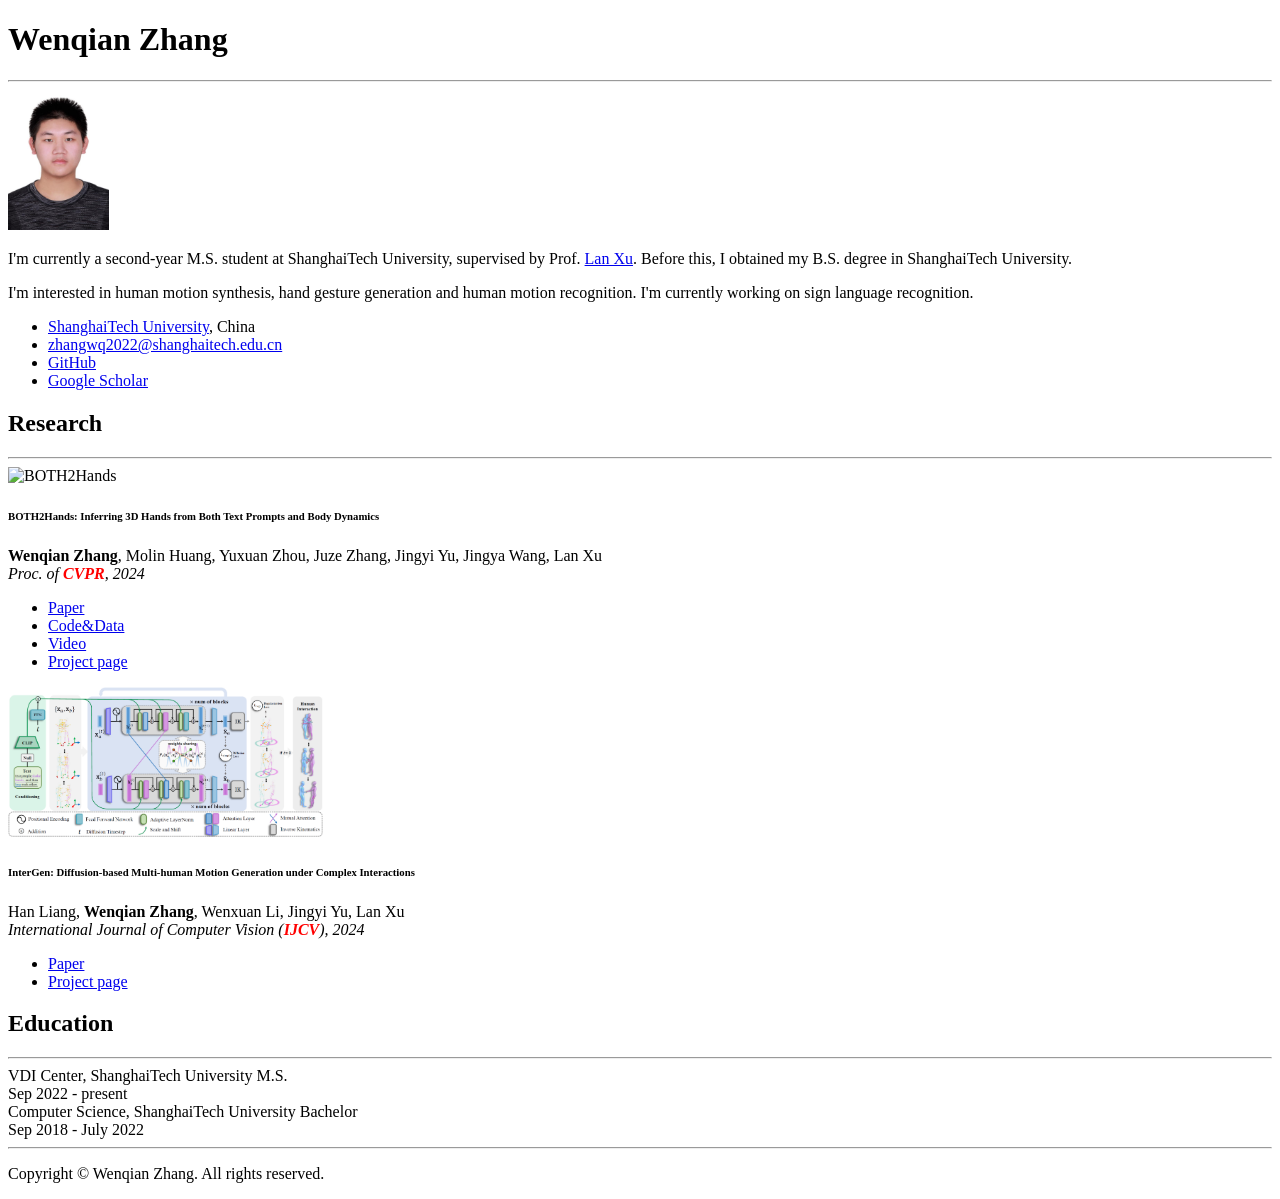
==== AboutMe/index.html @ 5ec2b5c6 "Upload Personal Page" ====
<!DOCTYPE html>
<html lang="en">
  <head>
    <meta charset="utf-8">
    <meta http-equiv="X-UA-Compatible" content="IE=edge">
    <meta name="viewport" content="width=device-width, initial-scale=1">
    <title>Wenqian Zhang</title>
    <!-- Bootstrap -->
    <link href="css/bootstrap-4.3.1.css" rel="stylesheet">
    <link rel="stylesheet" href="https://cdn.staticfile.org/font-awesome/4.7.0/css/font-awesome.css">
  </head>
  <body>
    <div class="container">
      
      <!-- Bio -->
      <div class="row mt-4">
        <div class="col-12 text-center"> <h1>Wenqian Zhang</h1> </div>
      </div>
      <hr>
      <div class="row">
        <div class="col-md-9 col-sm-12">
          <div class="media">
            <img class="mr-3" src="images/zwq.jpg" style="height: 140px;" alt="Wenqian Zhang">
            <!--img class="mr-3 rounded-circle" src="images/yxy.jpg" style="height: 150px;" alt="Wenqian Zhang"-->
            <div class="media-body mt-1">
              <p>I'm currently a second-year M.S. student at ShanghaiTech University, supervised by Prof. <a href="https://www.xu-lan.com/">Lan Xu</a>. 
              Before this, I obtained my B.S. degree in ShanghaiTech University.</p>
              <p>I'm interested in human motion synthesis, hand gesture generation and human motion recognition. I'm currently working on sign language recognition.</p>
            </div>
          </div>
        </div>
        <div class="col-md-3 col-sm-12">
          <div class="media">
            <div class="media-body">
              <ul class="fa-ul">
                <li> <i class="fa-li fa fa-map-marker"></i> <a href="https://www.shanghaitech.edu.cn/eng/">ShanghaiTech University</a>, China </li>
                <li> <i class="fa-li fa fa-envelope"></i> <a href="mailto:zhangwq2022@shanghaitech.edu.cn">zhangwq2022@shanghaitech.edu.cn</a> </li> 
                <li> <i class="fa-li fa fa-github"></i> <a href="https://github.com/Godheritage">GitHub</a> </li>
                <li> <i class="fa-li fa fa-graduation-cap"></i> <a href="https://scholar.google.com/citations?hl=en&user=glTuEzEAAAAJ">Google Scholar</a> </li>
              </ul>
            </div>
          </div>
        </div>
      </div>
      
      <!-- Research -->
      <div class="row mt-5">
        <div class="col-md-12 col-sm-12">
          <h2>Research</h2><hr>
			
		  <div class="media mt-3">
            <img class="mr-3 img-thumbnail" style="height:150px" src="images/both2hands_gallery.png" alt="BOTH2Hands">
            <div class="media-body">
              <h6 class="mt-0">BOTH2Hands: Inferring 3D Hands from Both Text Prompts and Body Dynamics</h6>
              <p><strong>Wenqian Zhang</strong>, Molin Huang, Yuxuan Zhou, Juze Zhang, Jingyi Yu, Jingya Wang, Lan Xu<br>
                <em>Proc. of <font color="red"><strong>CVPR</strong></font>, 2024</em></p>
				<ul class="list-inline">
				  <li class="list-inline-item"><a href="https://arxiv.org/abs/2312.07937">Paper</a></li>
				  <li class="list-inline-item"><a href="https://github.com/Godheritage/BOTH2Hands">Code&Data</a></li>
				  <li class="list-inline-item"><a href="https://www.youtube.com/watch?v=PMoDc5p8Z6E">Video</a></li>
				  <li class="list-inline-item"><a href="https://godheritage.github.io/BOTH2Hands/">Project page</a></li>
				</ul>
            </div>
          </div>
			
          
          <div class="media mt-4">
            <img class="mr-3 img-thumbnail" style="height:150px" src="images/intergen_pipeline.png" alt="Intergen">
            <div class="media-body">
              <h6 class="mt-0">InterGen: Diffusion-based Multi-human Motion Generation under Complex Interactions</h6>
              <p>Han Liang, <strong>Wenqian Zhang</strong>, Wenxuan Li, Jingyi Yu, Lan Xu<br>
                <em>International Journal of Computer Vision (<font color="red"><strong>IJCV</strong></font>), 2024</em></p>
              <ul class="list-inline">
                <li class="list-inline-item"><a href="https://link.springer.com/article/10.1007/s11263-024-02042-6">Paper</a></li>
                <li class="list-inline-item"><a href="https://tr3e.github.io/intergen-page/">Project page</a></li>
              </ul>
            </div>
          </div>
          
        </div>
      </div>

      <!-- Education -->
      <div class="row mt-5 mb-5">
        <div class="col-md-12 col-sm-12">
          <h2>Education</h2><hr>
          <div class="row mt-1">
            <div class="col-9"> VDI Center, ShanghaiTech University <span class="badge badge-secondary">M.S.</span> </div>
            <div class="col-3 text-right"> Sep 2022 - present </div>
          </div>
          <div class="row mt-1">
            <div class="col-9"> Computer Science, ShanghaiTech University <span class="badge badge-secondary">Bachelor</span> </div>
            <div class="col-3 text-right"> Sep 2018 - July 2022 </div>
          </div>
        </div>
      </div>
      <hr>
      <footer class="text-center">
        <div class="container">
          <div class="row">
            <div class="col-12">
              <p>Copyright © Wenqian Zhang. All rights reserved.</p>
            </div>
          </div>
        </div>
      </footer>
    </div>
    
    <!-- jQuery (necessary for Bootstrap's JavaScript plugins) -->
    <script src="js/jquery-3.3.1.min.js"></script>
    <!-- Include all compiled plugins (below), or include individual files as needed -->
    <script src="js/popper.min.js"></script>
    <script src="js/bootstrap-4.3.1.js"></script>
  </body>
</html>
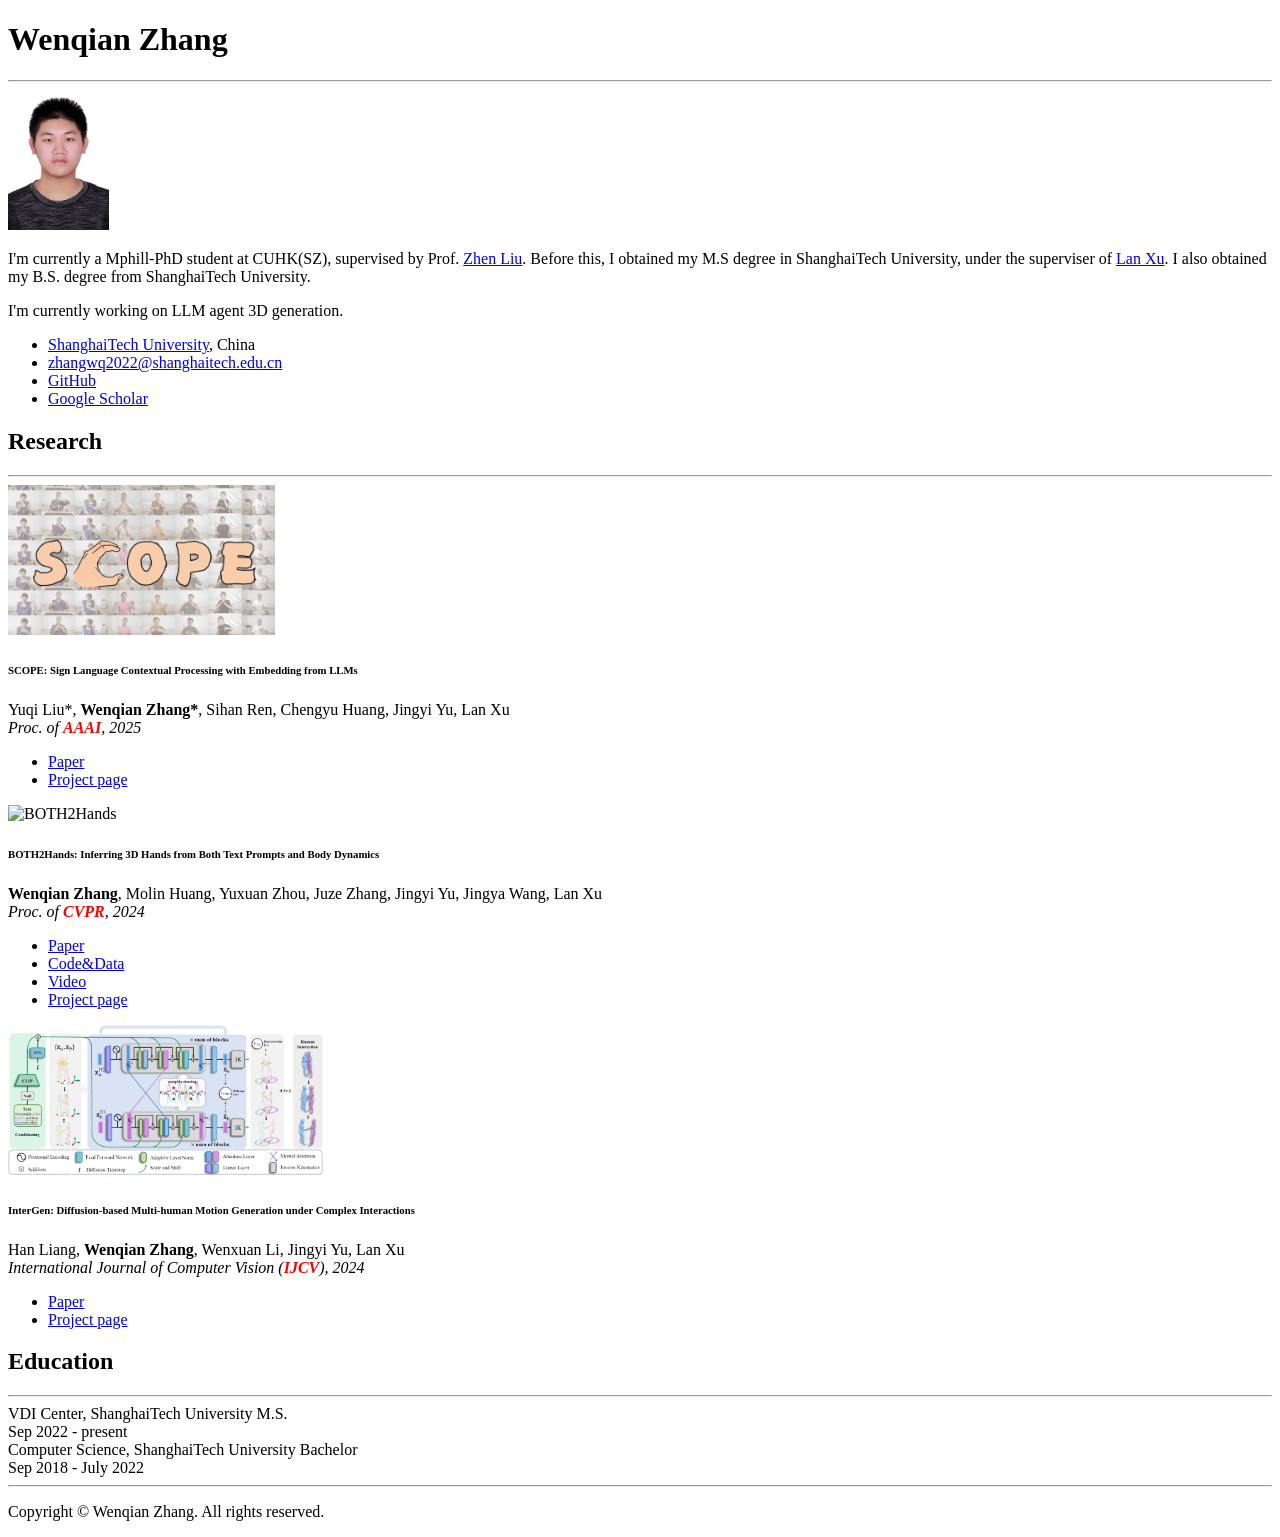
==== commit 240fe0f1: "Mphill-PhD" ====
--- a/AboutMe/index.html
+++ b/AboutMe/index.html
@@ -23,9 +23,9 @@
             <img class="mr-3" src="images/zwq.jpg" style="height: 140px;" alt="Wenqian Zhang">
             <!--img class="mr-3 rounded-circle" src="images/yxy.jpg" style="height: 150px;" alt="Wenqian Zhang"-->
             <div class="media-body mt-1">
-              <p>I'm currently a second-year M.S. student at ShanghaiTech University, supervised by Prof. <a href="https://www.xu-lan.com/">Lan Xu</a>. 
-              Before this, I obtained my B.S. degree in ShanghaiTech University.</p>
-              <p>I'm interested in human motion synthesis, hand gesture generation and human motion recognition. I'm currently working on sign language recognition.</p>
+              <p>I'm currently a Mphill-PhD student at CUHK(SZ), supervised by Prof. <a href="https://itszhen.com/">Zhen Liu</a>. 
+              Before this, I obtained my M.S degree in ShanghaiTech University, under the superviser of <a href="https://xu-lan.com/">Lan Xu</a>. I also  obtained my B.S. degree from ShanghaiTech University.</p>
+              <p> I'm currently working on LLM agent 3D generation.</p>
             </div>
           </div>
         </div>
@@ -49,6 +49,19 @@
           <h2>Research</h2><hr>
 			
 		  <div class="media mt-3">
+            <img class="mr-3 img-thumbnail" style="height:150px" src="images/SCOPE.png" alt="SCOPE">
+            <div class="media-body">
+              <h6 class="mt-0">SCOPE: Sign Language Contextual Processing with Embedding from LLMs</h6>
+              <p>Yuqi Liu*, <strong>Wenqian Zhang*</strong>, Sihan Ren, Chengyu Huang, Jingyi Yu, Lan Xu<br>
+                <em>Proc. of <font color="red"><strong>AAAI</strong></font>, 2025</em></p>
+				<ul class="list-inline">
+				  <li class="list-inline-item"><a href="https://arxiv.org/abs/2409.01073">Paper</a></li>
+				  <li class="list-inline-item"><a href="https://github.com/Godheritage/SCOPE">Project page</a></li>
+				</ul>
+            </div>
+          </div>
+      
+          <div class="media mt-3">
             <img class="mr-3 img-thumbnail" style="height:150px" src="images/both2hands_gallery.png" alt="BOTH2Hands">
             <div class="media-body">
               <h6 class="mt-0">BOTH2Hands: Inferring 3D Hands from Both Text Prompts and Body Dynamics</h6>
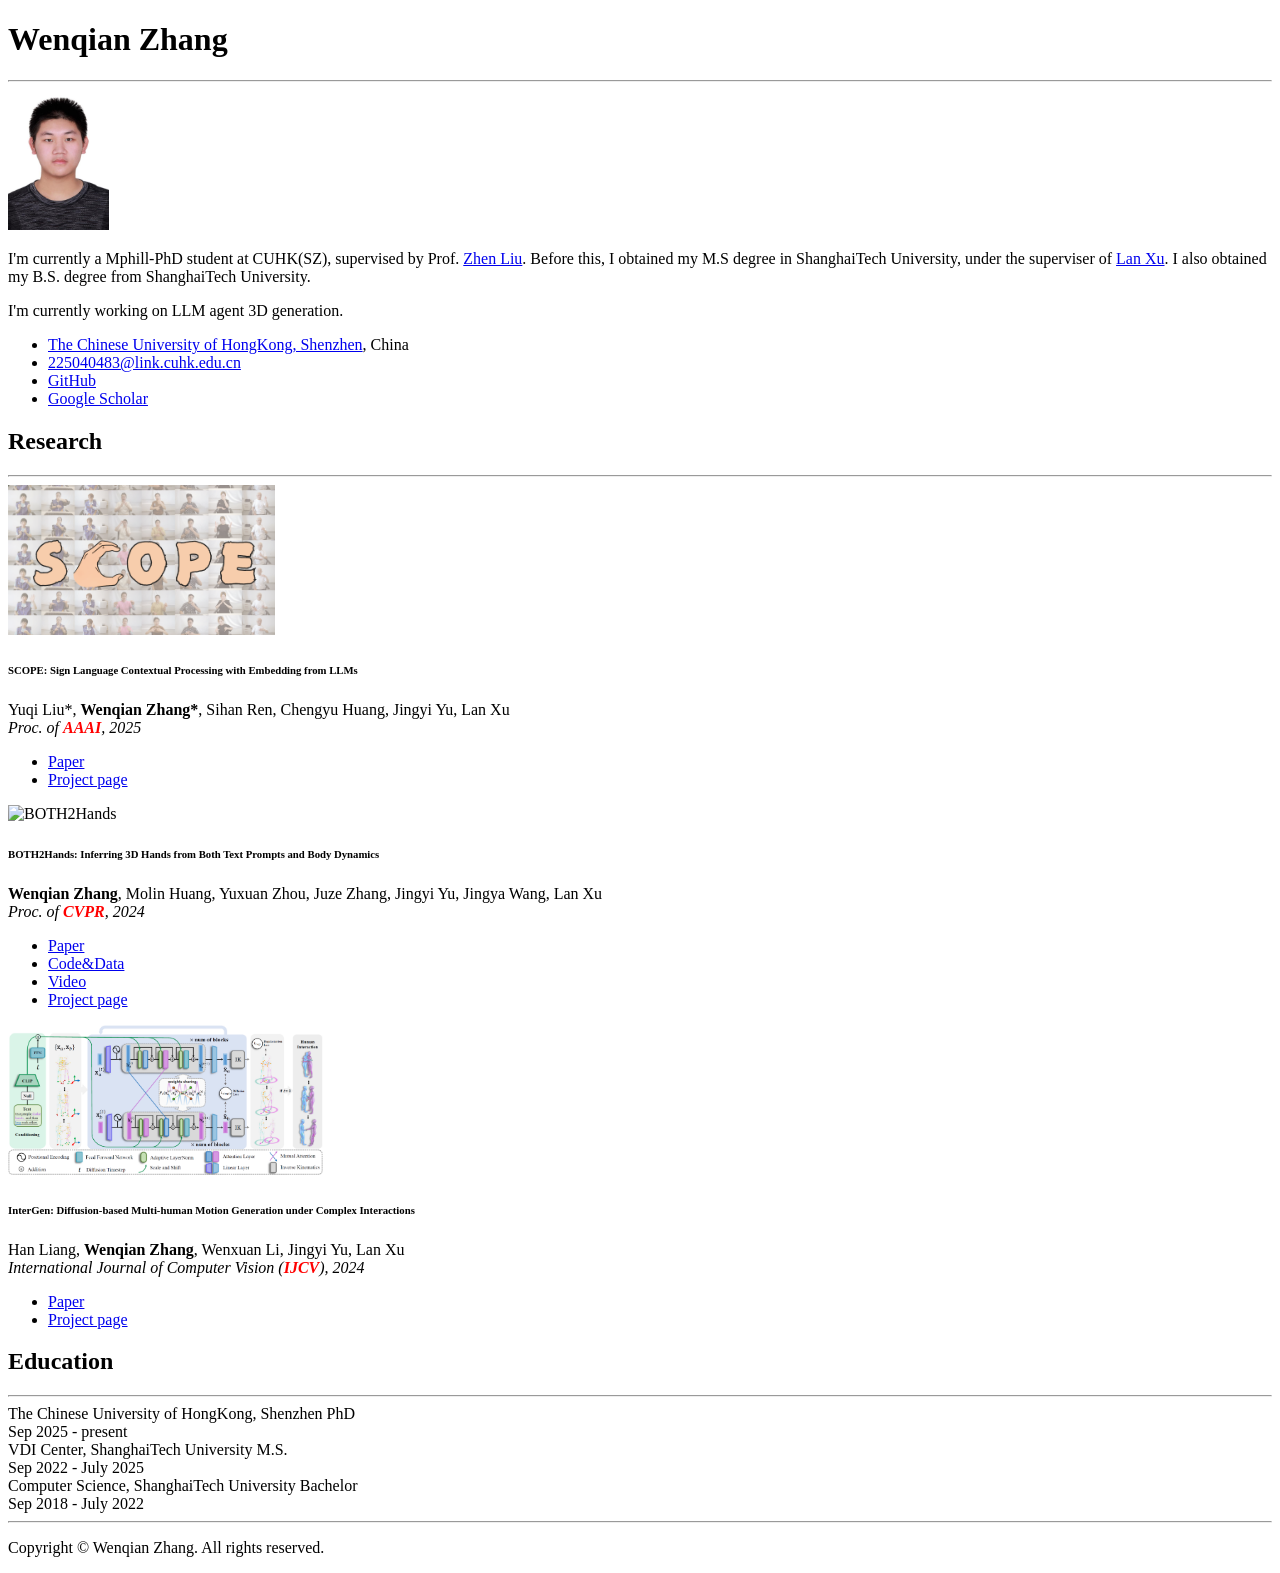
==== commit 754da6ee: "Update Education" ====
--- a/AboutMe/index.html
+++ b/AboutMe/index.html
@@ -33,8 +33,8 @@
           <div class="media">
             <div class="media-body">
               <ul class="fa-ul">
-                <li> <i class="fa-li fa fa-map-marker"></i> <a href="https://www.shanghaitech.edu.cn/eng/">ShanghaiTech University</a>, China </li>
-                <li> <i class="fa-li fa fa-envelope"></i> <a href="mailto:zhangwq2022@shanghaitech.edu.cn">zhangwq2022@shanghaitech.edu.cn</a> </li> 
+                <li> <i class="fa-li fa fa-map-marker"></i> <a href="https://www.cuhk.edu.cn/en">The Chinese University of HongKong, Shenzhen</a>, China </li>
+                <li> <i class="fa-li fa fa-envelope"></i> <a href="mailto:225040483@link.cuhk.edu.cn">225040483@link.cuhk.edu.cn</a> </li> 
                 <li> <i class="fa-li fa fa-github"></i> <a href="https://github.com/Godheritage">GitHub</a> </li>
                 <li> <i class="fa-li fa fa-graduation-cap"></i> <a href="https://scholar.google.com/citations?hl=en&user=glTuEzEAAAAJ">Google Scholar</a> </li>
               </ul>
@@ -98,8 +98,12 @@
         <div class="col-md-12 col-sm-12">
           <h2>Education</h2><hr>
           <div class="row mt-1">
+            <div class="col-9"> The Chinese University of HongKong, Shenzhen <span class="badge badge-secondary">PhD</span> </div>
+            <div class="col-3 text-right"> Sep 2025 - present </div>
+          </div>
+          <div class="row mt-1">
             <div class="col-9"> VDI Center, ShanghaiTech University <span class="badge badge-secondary">M.S.</span> </div>
-            <div class="col-3 text-right"> Sep 2022 - present </div>
+            <div class="col-3 text-right"> Sep 2022 - July 2025</div>
           </div>
           <div class="row mt-1">
             <div class="col-9"> Computer Science, ShanghaiTech University <span class="badge badge-secondary">Bachelor</span> </div>
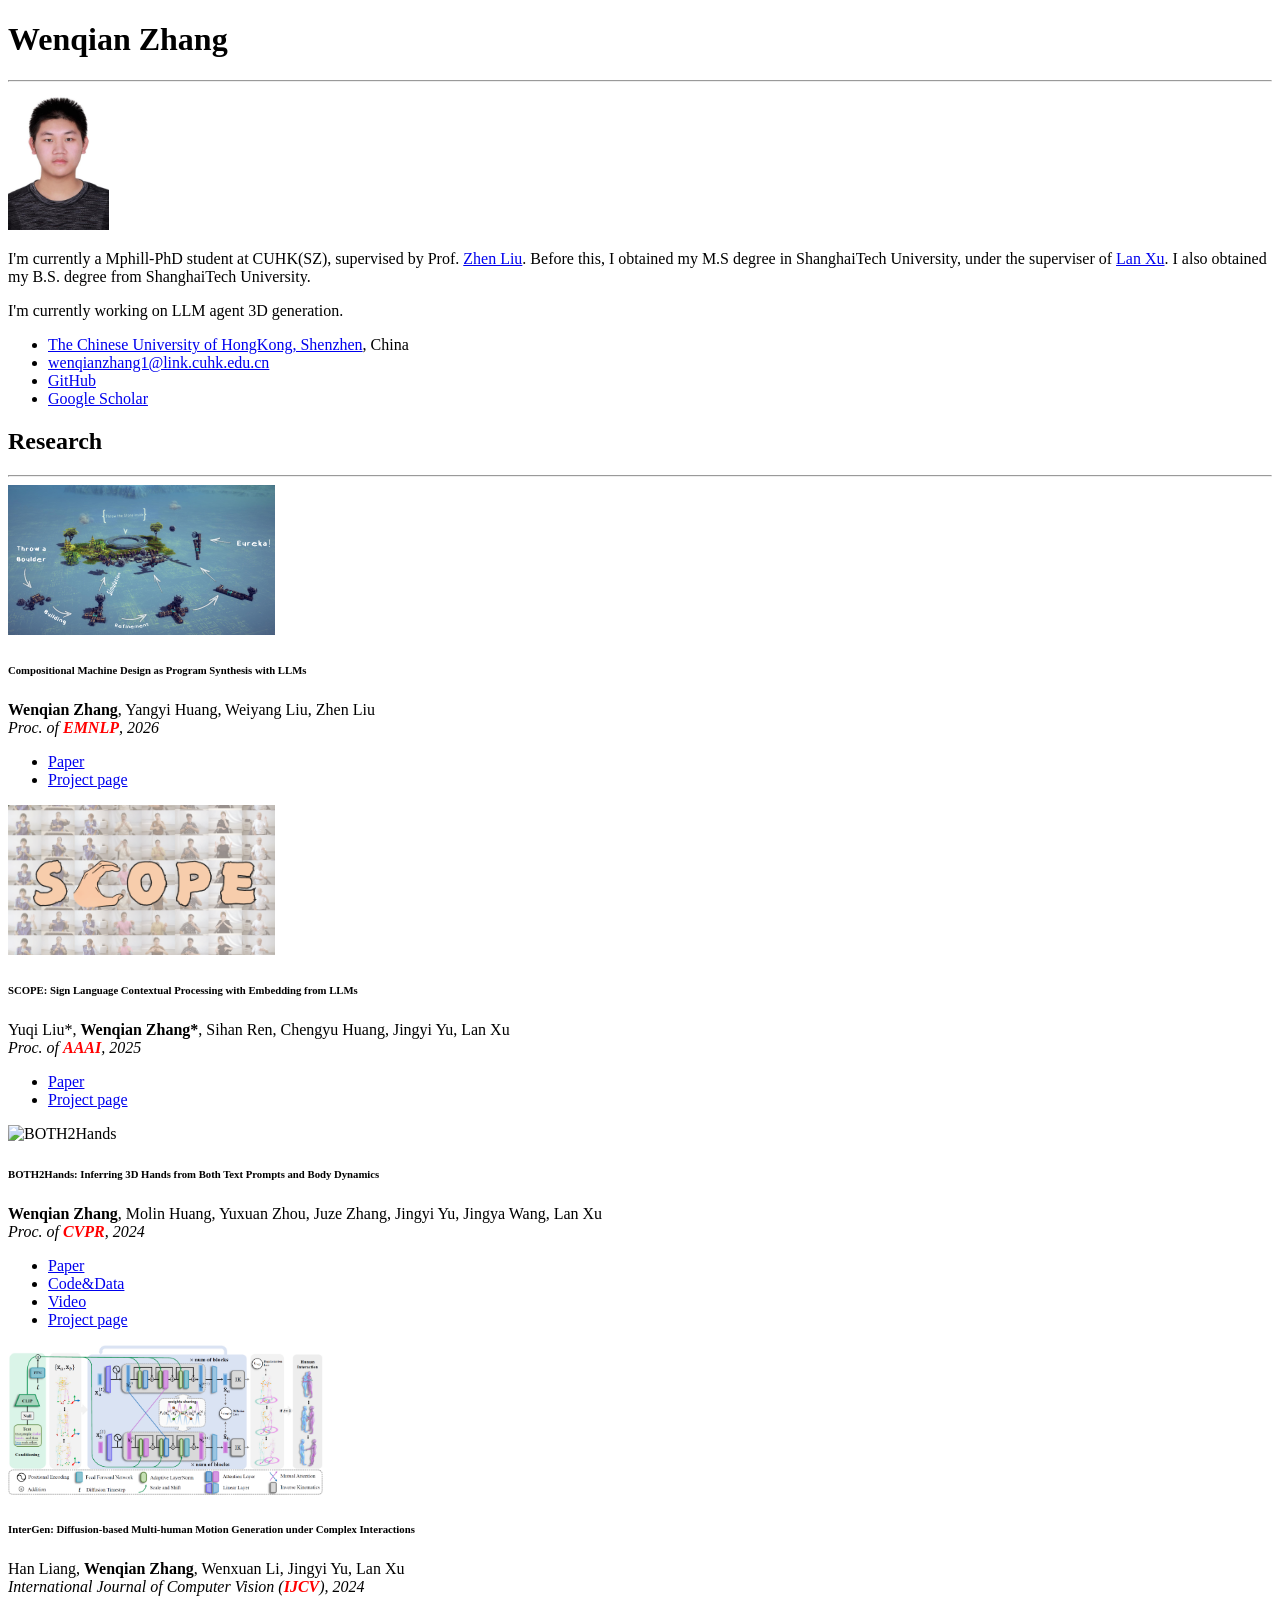
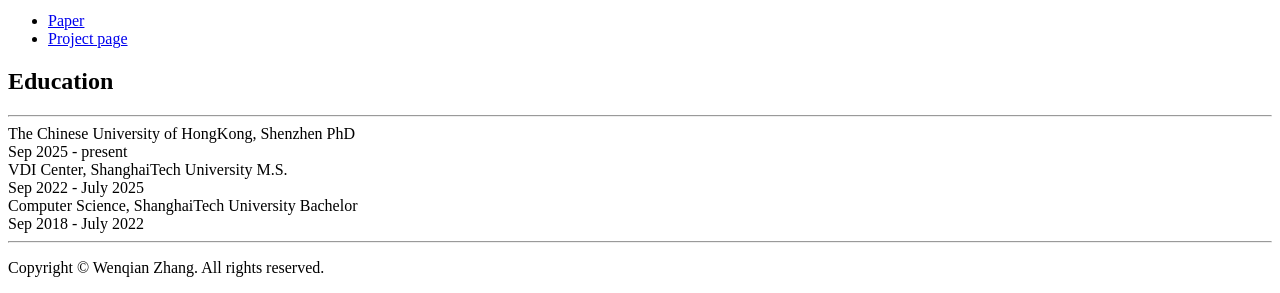
==== commit 4aa95768: "AboutMe: use PNG thumbnail for teaser instead of PDF" ====
--- a/AboutMe/index.html
+++ b/AboutMe/index.html
@@ -34,7 +34,7 @@
             <div class="media-body">
               <ul class="fa-ul">
                 <li> <i class="fa-li fa fa-map-marker"></i> <a href="https://www.cuhk.edu.cn/en">The Chinese University of HongKong, Shenzhen</a>, China </li>
-                <li> <i class="fa-li fa fa-envelope"></i> <a href="mailto:225040483@link.cuhk.edu.cn">225040483@link.cuhk.edu.cn</a> </li> 
+                <li> <i class="fa-li fa fa-envelope"></i> <a href="mailto:225040483@link.cuhk.edu.cn">wenqianzhang1@link.cuhk.edu.cn</a> </li> 
                 <li> <i class="fa-li fa fa-github"></i> <a href="https://github.com/Godheritage">GitHub</a> </li>
                 <li> <i class="fa-li fa fa-graduation-cap"></i> <a href="https://scholar.google.com/citations?hl=en&user=glTuEzEAAAAJ">Google Scholar</a> </li>
               </ul>
@@ -48,7 +48,20 @@
         <div class="col-md-12 col-sm-12">
           <h2>Research</h2><hr>
 			
-		  <div class="media mt-3">
+          <div class="media mt-3">
+            <img class="mr-3 img-thumbnail" style="height:150px" src="images/teaser_final_new.png" alt="SCOPE">
+            <div class="media-body">
+              <h6 class="mt-0">Compositional Machine Design as Program Synthesis with LLMs</h6>
+              <p><strong>Wenqian Zhang</strong>, Yangyi Huang, Weiyang Liu, Zhen Liu<br>
+                <em>Proc. of <font color="red"><strong>EMNLP</strong></font>, 2026</em></p>
+				<ul class="list-inline">
+				  <li class="list-inline-item"><a href="https://arxiv.org/abs/2510.14980">Paper</a></li>
+				  <li class="list-inline-item"><a href="https://besiegefield.github.io/">Project page</a></li>
+				</ul>
+            </div>
+          </div>
+      
+          <div class="media mt-3">
             <img class="mr-3 img-thumbnail" style="height:150px" src="images/SCOPE.png" alt="SCOPE">
             <div class="media-body">
               <h6 class="mt-0">SCOPE: Sign Language Contextual Processing with Embedding from LLMs</h6>
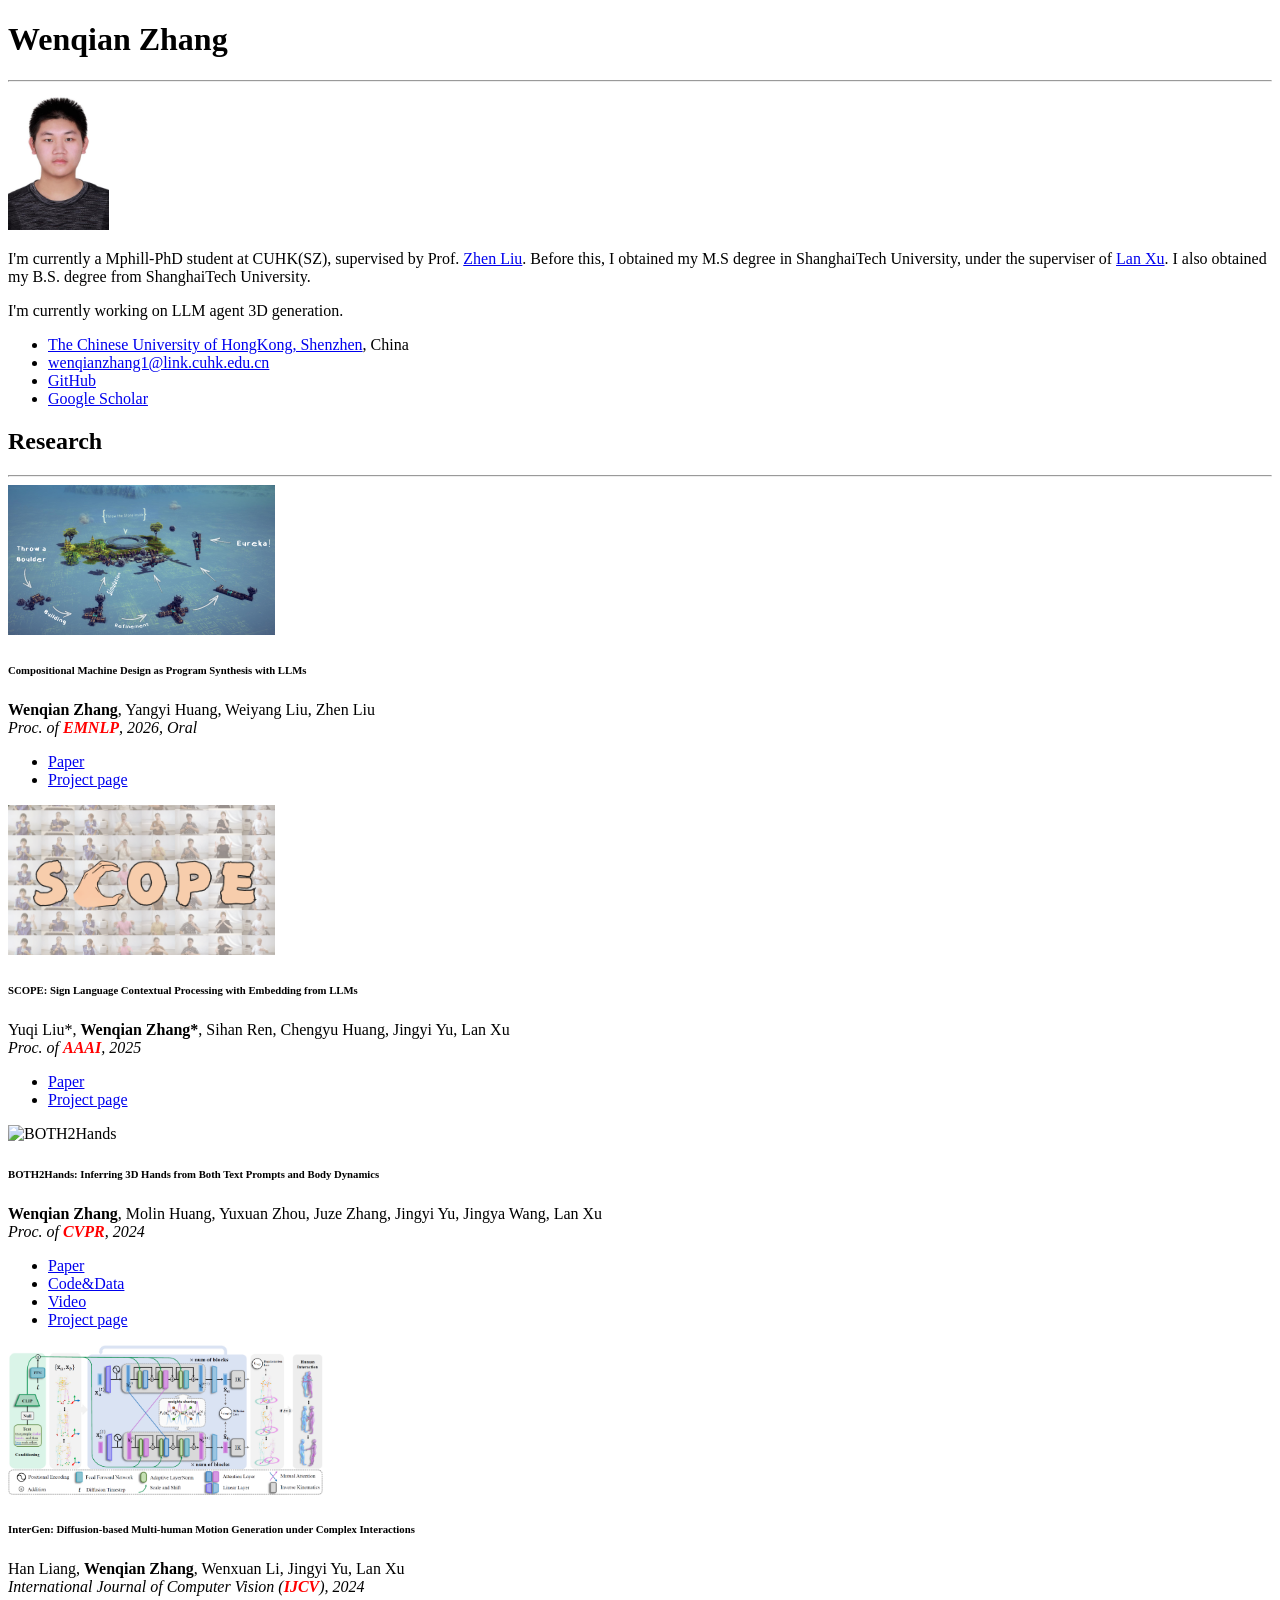
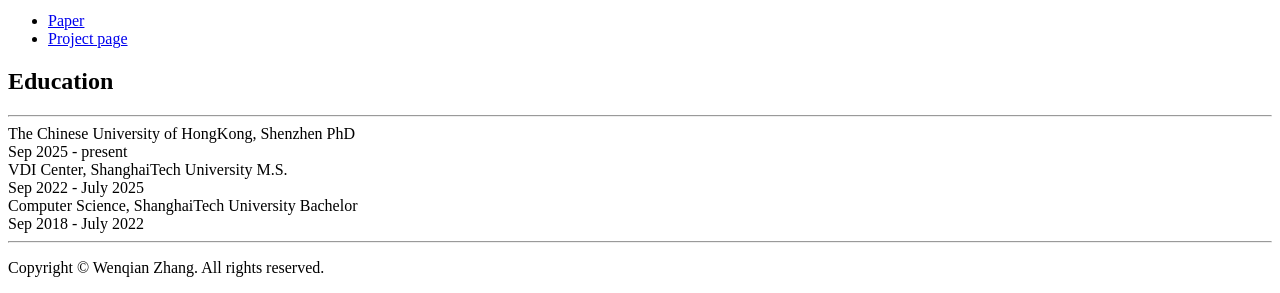
==== commit 137fd893: "AboutMe: mark EMNLP 2026 paper as Oral" ====
--- a/AboutMe/index.html
+++ b/AboutMe/index.html
@@ -53,7 +53,7 @@
             <div class="media-body">
               <h6 class="mt-0">Compositional Machine Design as Program Synthesis with LLMs</h6>
               <p><strong>Wenqian Zhang</strong>, Yangyi Huang, Weiyang Liu, Zhen Liu<br>
-                <em>Proc. of <font color="red"><strong>EMNLP</strong></font>, 2026</em></p>
+                <em>Proc. of <font color="red"><strong>EMNLP</strong></font>, 2026, Oral</em></p>
 				<ul class="list-inline">
 				  <li class="list-inline-item"><a href="https://arxiv.org/abs/2510.14980">Paper</a></li>
 				  <li class="list-inline-item"><a href="https://besiegefield.github.io/">Project page</a></li>
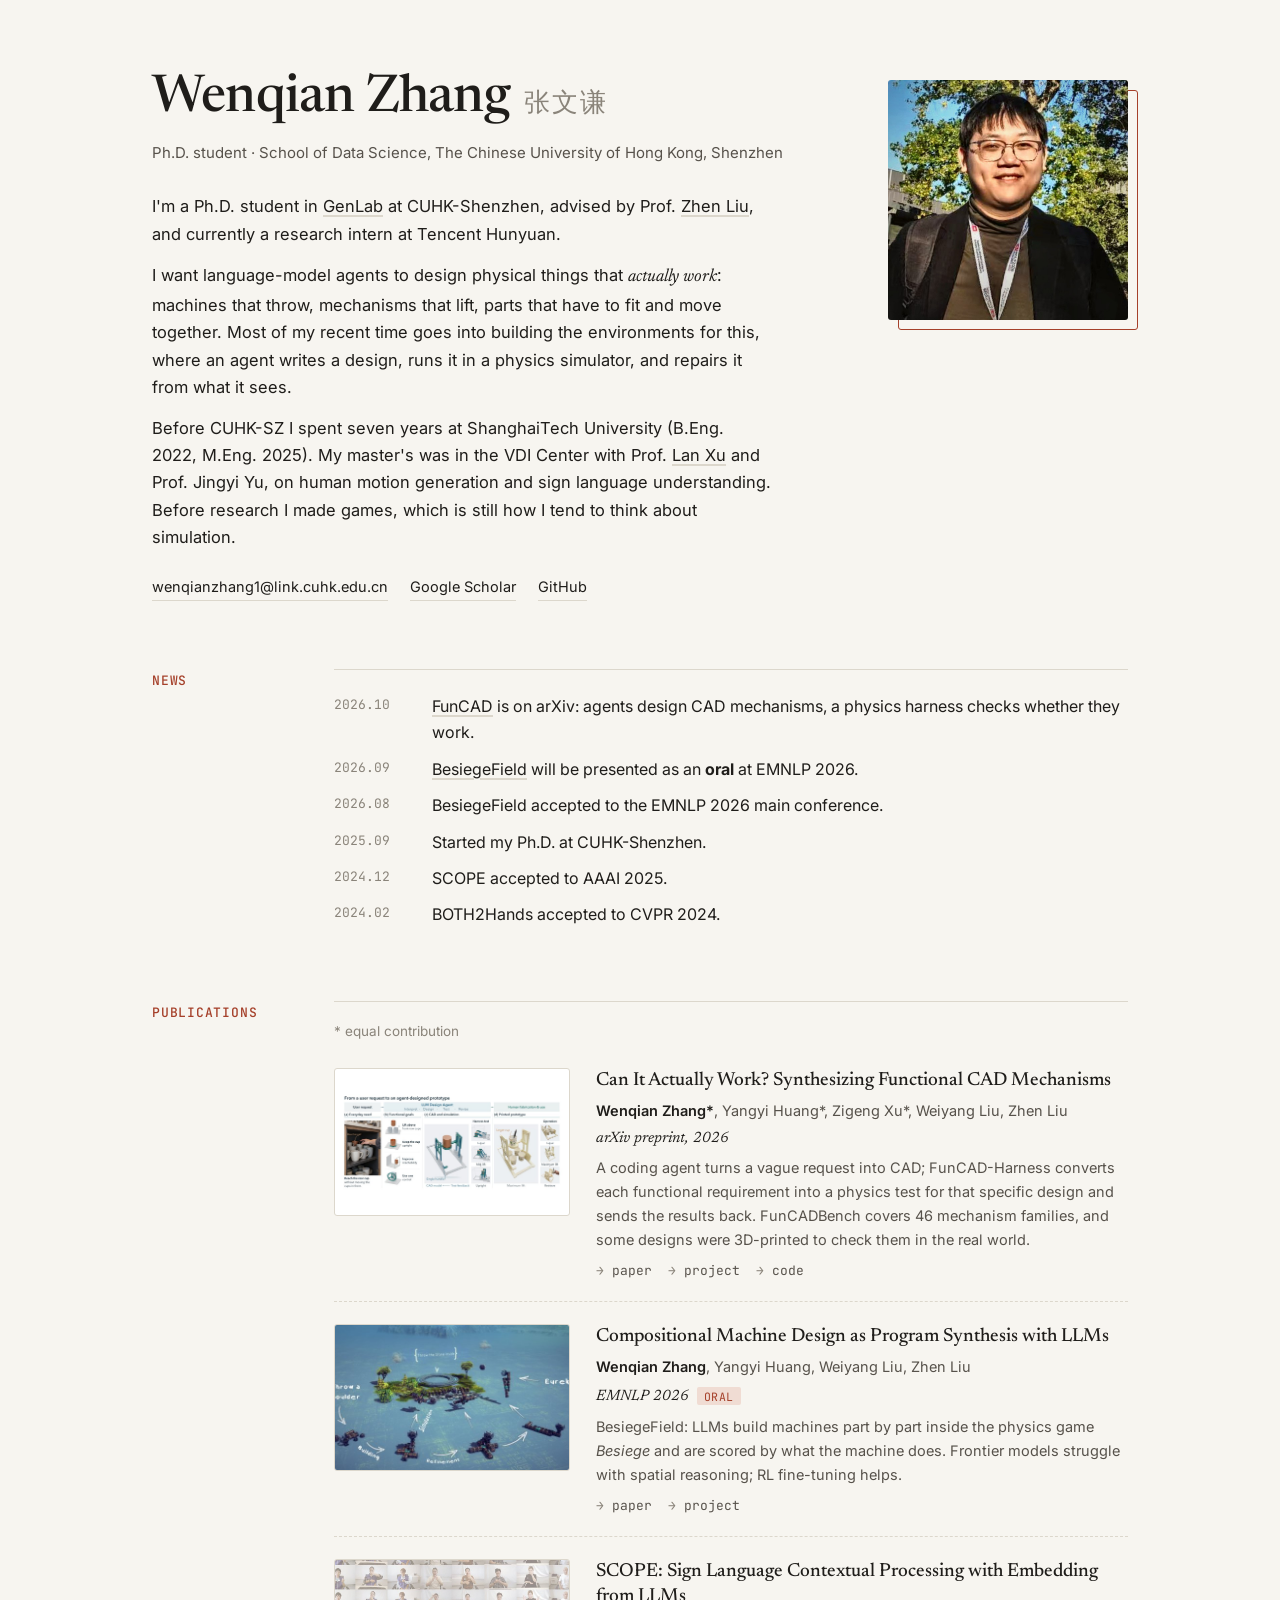
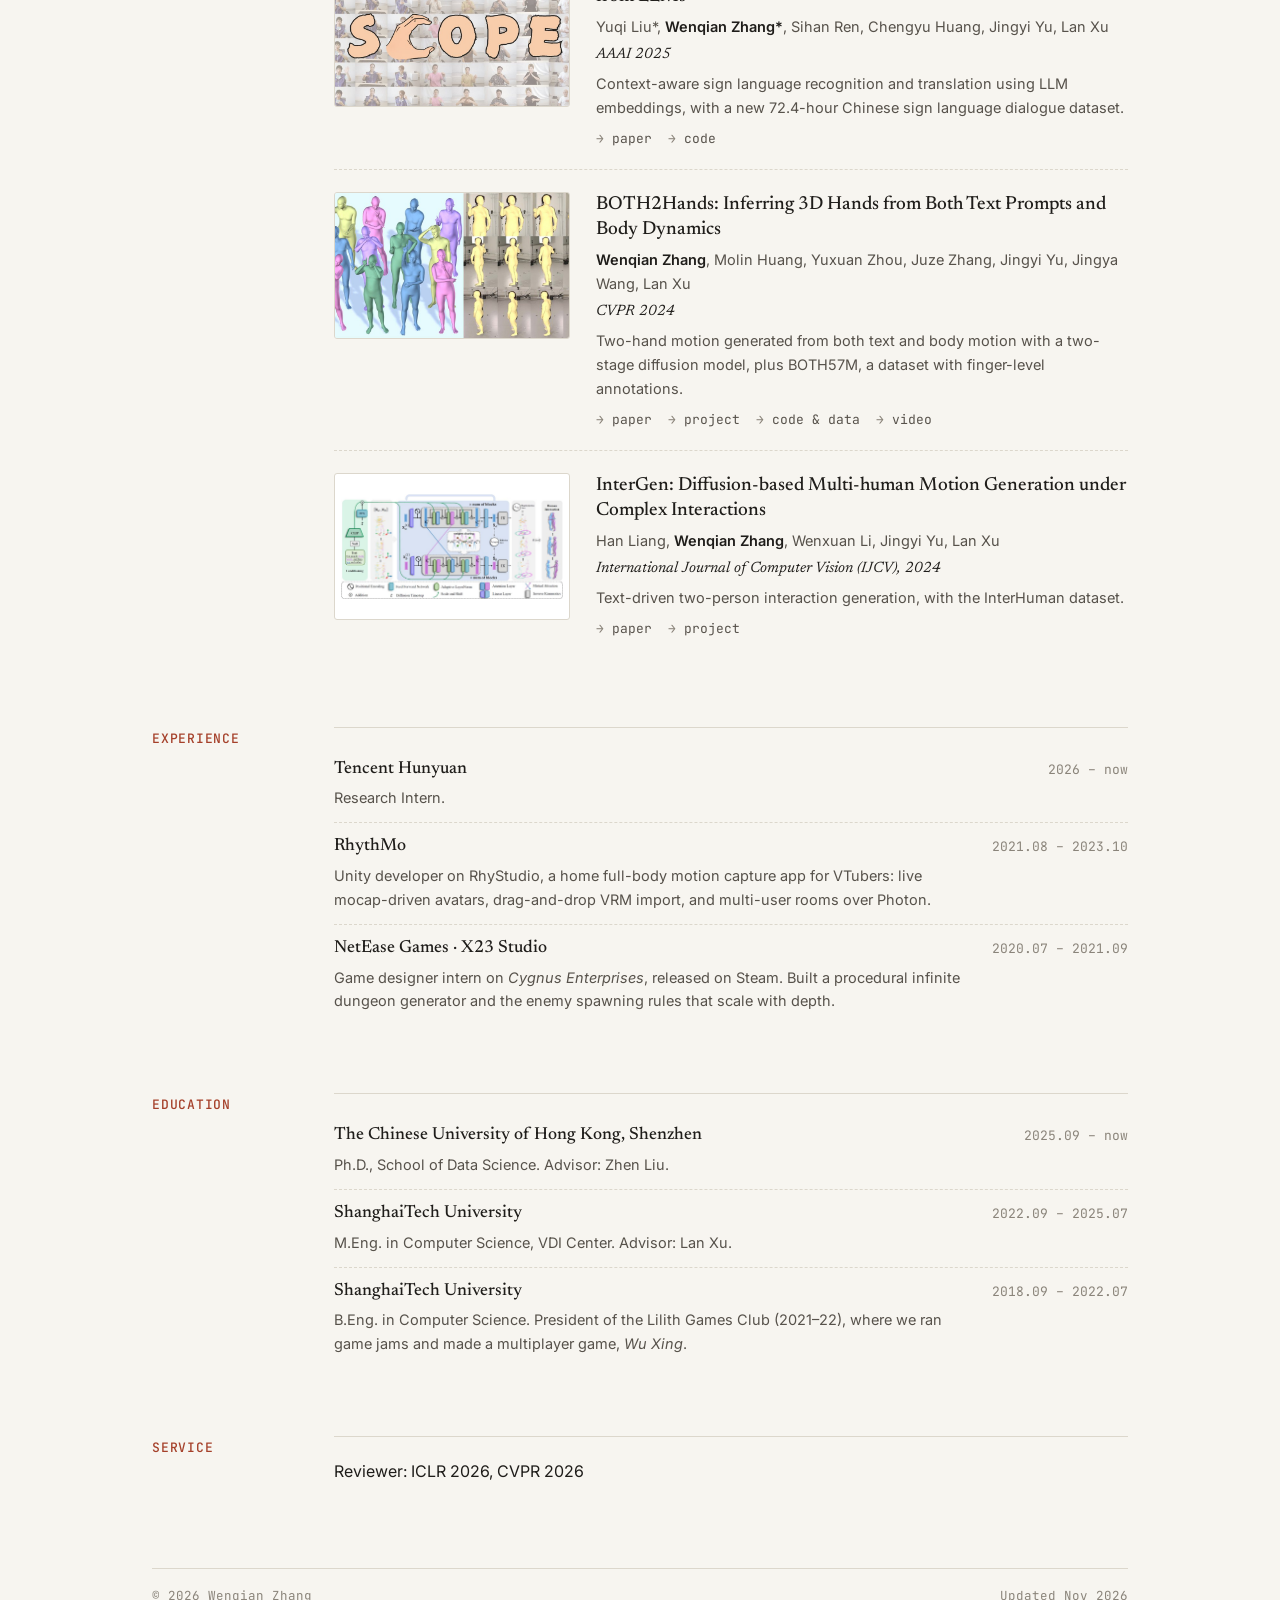
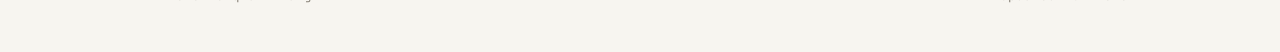
==== commit c736af84: "AboutMe: redesign homepage, add Hunyuan internship, FunCAD, new photo Co-Authored-By: Claude Opus 5." ====
--- a/AboutMe/index.html
+++ b/AboutMe/index.html
@@ -1,145 +1,318 @@
 <!DOCTYPE html>
 <html lang="en">
-  <head>
-    <meta charset="utf-8">
-    <meta http-equiv="X-UA-Compatible" content="IE=edge">
-    <meta name="viewport" content="width=device-width, initial-scale=1">
-    <title>Wenqian Zhang</title>
-    <!-- Bootstrap -->
-    <link href="css/bootstrap-4.3.1.css" rel="stylesheet">
-    <link rel="stylesheet" href="https://cdn.staticfile.org/font-awesome/4.7.0/css/font-awesome.css">
-  </head>
-  <body>
-    <div class="container">
-      
-      <!-- Bio -->
-      <div class="row mt-4">
-        <div class="col-12 text-center"> <h1>Wenqian Zhang</h1> </div>
-      </div>
-      <hr>
-      <div class="row">
-        <div class="col-md-9 col-sm-12">
-          <div class="media">
-            <img class="mr-3" src="images/zwq.jpg" style="height: 140px;" alt="Wenqian Zhang">
-            <!--img class="mr-3 rounded-circle" src="images/yxy.jpg" style="height: 150px;" alt="Wenqian Zhang"-->
-            <div class="media-body mt-1">
-              <p>I'm currently a Mphill-PhD student at CUHK(SZ), supervised by Prof. <a href="https://itszhen.com/">Zhen Liu</a>. 
-              Before this, I obtained my M.S degree in ShanghaiTech University, under the superviser of <a href="https://xu-lan.com/">Lan Xu</a>. I also  obtained my B.S. degree from ShanghaiTech University.</p>
-              <p> I'm currently working on LLM agent 3D generation.</p>
-            </div>
-          </div>
-        </div>
-        <div class="col-md-3 col-sm-12">
-          <div class="media">
-            <div class="media-body">
-              <ul class="fa-ul">
-                <li> <i class="fa-li fa fa-map-marker"></i> <a href="https://www.cuhk.edu.cn/en">The Chinese University of HongKong, Shenzhen</a>, China </li>
-                <li> <i class="fa-li fa fa-envelope"></i> <a href="mailto:225040483@link.cuhk.edu.cn">wenqianzhang1@link.cuhk.edu.cn</a> </li> 
-                <li> <i class="fa-li fa fa-github"></i> <a href="https://github.com/Godheritage">GitHub</a> </li>
-                <li> <i class="fa-li fa fa-graduation-cap"></i> <a href="https://scholar.google.com/citations?hl=en&user=glTuEzEAAAAJ">Google Scholar</a> </li>
-              </ul>
-            </div>
-          </div>
-        </div>
-      </div>
-      
-      <!-- Research -->
-      <div class="row mt-5">
-        <div class="col-md-12 col-sm-12">
-          <h2>Research</h2><hr>
-			
-          <div class="media mt-3">
-            <img class="mr-3 img-thumbnail" style="height:150px" src="images/teaser_final_new.png" alt="SCOPE">
-            <div class="media-body">
-              <h6 class="mt-0">Compositional Machine Design as Program Synthesis with LLMs</h6>
-              <p><strong>Wenqian Zhang</strong>, Yangyi Huang, Weiyang Liu, Zhen Liu<br>
-                <em>Proc. of <font color="red"><strong>EMNLP</strong></font>, 2026, Oral</em></p>
-				<ul class="list-inline">
-				  <li class="list-inline-item"><a href="https://arxiv.org/abs/2510.14980">Paper</a></li>
-				  <li class="list-inline-item"><a href="https://besiegefield.github.io/">Project page</a></li>
-				</ul>
-            </div>
-          </div>
-      
-          <div class="media mt-3">
-            <img class="mr-3 img-thumbnail" style="height:150px" src="images/SCOPE.png" alt="SCOPE">
-            <div class="media-body">
-              <h6 class="mt-0">SCOPE: Sign Language Contextual Processing with Embedding from LLMs</h6>
-              <p>Yuqi Liu*, <strong>Wenqian Zhang*</strong>, Sihan Ren, Chengyu Huang, Jingyi Yu, Lan Xu<br>
-                <em>Proc. of <font color="red"><strong>AAAI</strong></font>, 2025</em></p>
-				<ul class="list-inline">
-				  <li class="list-inline-item"><a href="https://arxiv.org/abs/2409.01073">Paper</a></li>
-				  <li class="list-inline-item"><a href="https://github.com/Godheritage/SCOPE">Project page</a></li>
-				</ul>
-            </div>
-          </div>
-      
-          <div class="media mt-3">
-            <img class="mr-3 img-thumbnail" style="height:150px" src="images/both2hands_gallery.png" alt="BOTH2Hands">
-            <div class="media-body">
-              <h6 class="mt-0">BOTH2Hands: Inferring 3D Hands from Both Text Prompts and Body Dynamics</h6>
-              <p><strong>Wenqian Zhang</strong>, Molin Huang, Yuxuan Zhou, Juze Zhang, Jingyi Yu, Jingya Wang, Lan Xu<br>
-                <em>Proc. of <font color="red"><strong>CVPR</strong></font>, 2024</em></p>
-				<ul class="list-inline">
-				  <li class="list-inline-item"><a href="https://arxiv.org/abs/2312.07937">Paper</a></li>
-				  <li class="list-inline-item"><a href="https://github.com/Godheritage/BOTH2Hands">Code&Data</a></li>
-				  <li class="list-inline-item"><a href="https://www.youtube.com/watch?v=PMoDc5p8Z6E">Video</a></li>
-				  <li class="list-inline-item"><a href="https://godheritage.github.io/BOTH2Hands/">Project page</a></li>
-				</ul>
-            </div>
-          </div>
-			
-          
-          <div class="media mt-4">
-            <img class="mr-3 img-thumbnail" style="height:150px" src="images/intergen_pipeline.png" alt="Intergen">
-            <div class="media-body">
-              <h6 class="mt-0">InterGen: Diffusion-based Multi-human Motion Generation under Complex Interactions</h6>
-              <p>Han Liang, <strong>Wenqian Zhang</strong>, Wenxuan Li, Jingyi Yu, Lan Xu<br>
-                <em>International Journal of Computer Vision (<font color="red"><strong>IJCV</strong></font>), 2024</em></p>
-              <ul class="list-inline">
-                <li class="list-inline-item"><a href="https://link.springer.com/article/10.1007/s11263-024-02042-6">Paper</a></li>
-                <li class="list-inline-item"><a href="https://tr3e.github.io/intergen-page/">Project page</a></li>
-              </ul>
-            </div>
-          </div>
-          
-        </div>
-      </div>
-
-      <!-- Education -->
-      <div class="row mt-5 mb-5">
-        <div class="col-md-12 col-sm-12">
-          <h2>Education</h2><hr>
-          <div class="row mt-1">
-            <div class="col-9"> The Chinese University of HongKong, Shenzhen <span class="badge badge-secondary">PhD</span> </div>
-            <div class="col-3 text-right"> Sep 2025 - present </div>
-          </div>
-          <div class="row mt-1">
-            <div class="col-9"> VDI Center, ShanghaiTech University <span class="badge badge-secondary">M.S.</span> </div>
-            <div class="col-3 text-right"> Sep 2022 - July 2025</div>
-          </div>
-          <div class="row mt-1">
-            <div class="col-9"> Computer Science, ShanghaiTech University <span class="badge badge-secondary">Bachelor</span> </div>
-            <div class="col-3 text-right"> Sep 2018 - July 2022 </div>
-          </div>
-        </div>
-      </div>
-      <hr>
-      <footer class="text-center">
-        <div class="container">
-          <div class="row">
-            <div class="col-12">
-              <p>Copyright © Wenqian Zhang. All rights reserved.</p>
-            </div>
-          </div>
-        </div>
-      </footer>
-    </div>
-    
-    <!-- jQuery (necessary for Bootstrap's JavaScript plugins) -->
-    <script src="js/jquery-3.3.1.min.js"></script>
-    <!-- Include all compiled plugins (below), or include individual files as needed -->
-    <script src="js/popper.min.js"></script>
-    <script src="js/bootstrap-4.3.1.js"></script>
-  </body>
+<head>
+  <meta charset="utf-8">
+  <meta name="viewport" content="width=device-width, initial-scale=1">
+  <title>Wenqian Zhang · 张文谦</title>
+  <meta name="description" content="Wenqian Zhang (张文谦), Ph.D. student at CUHK-Shenzhen. LLM agents for physical design, 3D reasoning and human motion.">
+  <link rel="preconnect" href="https://fonts.googleapis.com">
+  <link rel="preconnect" href="https://fonts.gstatic.com" crossorigin>
+  <link href="https://fonts.googleapis.com/css2?family=Newsreader:ital,opsz,wght@0,6..72,400;0,6..72,500;0,6..72,600;1,6..72,400&family=Inter:wght@400;500;600&family=JetBrains+Mono:wght@400&display=swap" rel="stylesheet">
+  <style>
+    :root {
+      --paper: #f7f5f0;
+      --ink: #1f1d1a;
+      --ink-2: #57524b;
+      --ink-3: #8a847a;
+      --rule: #dcd7cc;
+      --accent: #a5402a;
+      --accent-soft: #f0dcd3;
+      --card: #fffdf8;
+      --serif: "Newsreader", "Songti SC", "Noto Serif SC", Georgia, serif;
+      --sans: "Inter", -apple-system, "PingFang SC", "Microsoft YaHei", "Segoe UI", sans-serif;
+      --mono: "JetBrains Mono", ui-monospace, Menlo, Consolas, monospace;
+    }
+    @media (prefers-color-scheme: dark) {
+      :root {
+        --paper: #17161a;
+        --ink: #ebe7df;
+        --ink-2: #b5afa4;
+        --ink-3: #847e74;
+        --rule: #312e33;
+        --accent: #e0876b;
+        --accent-soft: #3a2621;
+        --card: #1e1d22;
+      }
+    }
+
+    * { box-sizing: border-box; }
+    html { scroll-behavior: smooth; }
+    body {
+      margin: 0;
+      background: var(--paper);
+      color: var(--ink);
+      font: 16px/1.65 var(--sans);
+      -webkit-font-smoothing: antialiased;
+    }
+    a { color: inherit; text-decoration: underline; text-decoration-color: var(--rule);
+        text-decoration-thickness: 1.5px; text-underline-offset: 3px; transition: text-decoration-color .15s, color .15s; }
+    a:hover { color: var(--accent); text-decoration-color: var(--accent); }
+
+    .page { max-width: 1040px; margin: 0 auto; padding: 72px 32px 48px; }
+
+    /* ---------- header ---------- */
+    .intro { display: grid; grid-template-columns: 1fr 240px; gap: 56px; align-items: start; }
+    .name { font: 500 52px/1.05 var(--serif); letter-spacing: -0.015em; margin: 0; }
+    .name .cn { font-size: 26px; color: var(--ink-3); font-weight: 400; margin-left: 14px; letter-spacing: .08em; }
+    .role { margin: 14px 0 28px; color: var(--ink-2); font-size: 15px; }
+    .bio p { margin: 0 0 14px; max-width: 62ch; font-size: 16.5px; }
+    .bio em { font-family: var(--serif); font-size: 1.08em; }
+    .contact { margin-top: 24px; display: flex; flex-wrap: wrap; gap: 6px 22px; font-size: 14.5px; }
+    .contact a { text-decoration: none; border-bottom: 1.5px solid var(--rule); padding-bottom: 1px; }
+    .contact a:hover { border-color: var(--accent); }
+
+    .portrait { margin: 8px 0 0; }
+    .frame { position: relative; }
+    .frame::before {
+      content: ""; position: absolute; inset: 0; transform: translate(10px, 10px);
+      border: 1.5px solid var(--accent); border-radius: 3px;
+    }
+    .portrait img { position: relative; display: block; width: 100%; height: auto; aspect-ratio: 1; object-fit: cover; border-radius: 3px; }
+
+    /* ---------- sections ---------- */
+    section { display: grid; grid-template-columns: 150px 1fr; gap: 32px; margin-top: 68px; }
+    section > h2 {
+      margin: 0; padding-top: 4px; position: sticky; top: 24px; align-self: start;
+      font: 500 13px/1.3 var(--mono); letter-spacing: .06em; text-transform: uppercase; color: var(--accent);
+    }
+    .body { border-top: 1px solid var(--rule); padding-top: 18px; min-width: 0; }
+
+    /* news */
+    .news { list-style: none; margin: 0; padding: 0; }
+    .news li { display: grid; grid-template-columns: 82px 1fr; gap: 16px; padding: 5px 0; }
+    .date { font: 13px/1.9 var(--mono); color: var(--ink-3); white-space: nowrap; }
+
+    /* publications */
+    .note { margin: 0 0 22px; font-size: 13.5px; color: var(--ink-3); }
+    .pub { display: grid; grid-template-columns: 236px 1fr; gap: 26px; padding: 22px 0; border-bottom: 1px dashed var(--rule); }
+    .pub:first-of-type { padding-top: 4px; }
+    .pub:last-child { border-bottom: 0; }
+    .thumb { display: block; background: #fff; border: 1px solid var(--rule); border-radius: 3px; overflow: hidden; aspect-ratio: 16 / 10; }
+    .thumb img { width: 100%; height: 100%; object-fit: cover; display: block; transition: transform .35s ease; }
+    .thumb.fit img { object-fit: contain; padding: 6px; }
+    .pub:hover .thumb img { transform: scale(1.035); }
+    .pub h3 { margin: 0 0 6px; font: 500 19px/1.32 var(--serif); }
+    .pub h3 a { text-decoration: none; }
+    .authors { margin: 0; font-size: 14.5px; color: var(--ink-2); }
+    .authors b { color: var(--ink); font-weight: 600; }
+    .venue { margin: 8px 0 0; font-size: 14px; color: var(--ink-2); display: flex; flex-wrap: wrap; align-items: center; gap: 8px; }
+    .venue .v { font: italic 15px var(--serif); color: var(--ink); }
+    .tag { font: 11.5px/1 var(--mono); letter-spacing: .04em; padding: 4px 7px 3px; border-radius: 2px;
+           background: var(--accent-soft); color: var(--accent); text-transform: uppercase; }
+    .blurb { margin: 10px 0 0; font-size: 14.5px; color: var(--ink-2); max-width: 64ch; }
+    .links { margin-top: 10px; font: 13px var(--mono); display: flex; flex-wrap: wrap; gap: 4px 16px; }
+    .links a { text-decoration: none; color: var(--ink-2); }
+    .links a::before { content: "→ "; color: var(--ink-3); }
+    .links a:hover { color: var(--accent); }
+
+    /* timeline rows (experience, education) */
+    .row { display: grid; grid-template-columns: 1fr auto; gap: 4px 24px; padding: 12px 0; }
+    .row + .row { border-top: 1px dashed var(--rule); }
+    .org { font: 500 17.5px/1.35 var(--serif); }
+    .what { grid-column: 1 / -1; margin: 0; font-size: 14.5px; color: var(--ink-2); max-width: 70ch; }
+    .row .date { text-align: right; }
+
+    .plain { margin: 0; padding-left: 0; list-style: none; }
+    .plain li { padding: 3px 0; }
+
+    footer { margin-top: 80px; padding-top: 18px; border-top: 1px solid var(--rule);
+             display: flex; justify-content: space-between; flex-wrap: wrap; gap: 8px;
+             font: 12.5px var(--mono); color: var(--ink-3); }
+
+    /* ---------- small screens ---------- */
+    @media (max-width: 820px) {
+      .page { padding: 40px 20px 32px; }
+      .intro { grid-template-columns: 1fr; gap: 28px; }
+      .portrait { order: -1; width: 168px; }
+      .name { font-size: 40px; }
+      .name .cn { display: block; margin: 8px 0 0; font-size: 20px; }
+      section { grid-template-columns: 1fr; gap: 10px; margin-top: 52px; }
+      section > h2 { position: static; }
+      .pub { grid-template-columns: 1fr; gap: 14px; }
+      .thumb { max-width: 420px; }
+      .row { grid-template-columns: 1fr; }
+      .row .date { text-align: left; grid-row: 1; }
+      .news li { grid-template-columns: 1fr; gap: 0; }
+    }
+  </style>
+</head>
+<body>
+<div class="page">
+
+  <header class="intro">
+    <div>
+      <h1 class="name">Wenqian Zhang<span class="cn">张文谦</span></h1>
+      <p class="role">Ph.D. student · School of Data Science, The Chinese University of Hong Kong, Shenzhen</p>
+
+      <div class="bio">
+        <p>I'm a Ph.D. student in <a href="https://itszhen.com/">GenLab</a> at CUHK-Shenzhen, advised by Prof. <a href="https://itszhen.com/">Zhen Liu</a>, and currently a research intern at Tencent Hunyuan.</p>
+        <p>I want language-model agents to design physical things that <em>actually work</em>: machines that throw, mechanisms that lift, parts that have to fit and move together. Most of my recent time goes into building the environments for this, where an agent writes a design, runs it in a physics simulator, and repairs it from what it sees.</p>
+        <p>Before CUHK-SZ I spent seven years at ShanghaiTech University (B.Eng. 2022, M.Eng. 2025). My master's was in the VDI Center with Prof. <a href="https://xu-lan.com/">Lan Xu</a> and Prof. Jingyi Yu, on human motion generation and sign language understanding. Before research I made games, which is still how I tend to think about simulation.</p>
+      </div>
+
+      <div class="contact">
+        <a href="mailto:wenqianzhang1@link.cuhk.edu.cn">wenqianzhang1@link.cuhk.edu.cn</a>
+        <a href="https://scholar.google.com/citations?hl=en&amp;user=glTuEzEAAAAJ">Google Scholar</a>
+        <a href="https://github.com/Godheritage">GitHub</a>
+      </div>
+    </div>
+
+    <figure class="portrait">
+      <div class="frame"><img src="images/wenqian.jpg" alt="Photo of Wenqian Zhang" width="720" height="720"></div>
+    </figure>
+  </header>
+
+  <section id="news">
+    <h2>News</h2>
+    <div class="body">
+      <ul class="news">
+        <li><span class="date">2026.10</span><span><a href="https://arxiv.org/abs/2610.26861">FunCAD</a> is on arXiv: agents design CAD mechanisms, a physics harness checks whether they work.</span></li>
+        <li><span class="date">2026.09</span><span><a href="https://besiegefield.github.io/">BesiegeField</a> will be presented as an <b>oral</b> at EMNLP 2026.</span></li>
+        <li><span class="date">2026.08</span><span>BesiegeField accepted to the EMNLP 2026 main conference.</span></li>
+        <li><span class="date">2025.09</span><span>Started my Ph.D. at CUHK-Shenzhen.</span></li>
+        <li><span class="date">2024.12</span><span>SCOPE accepted to AAAI 2025.</span></li>
+        <li><span class="date">2024.02</span><span>BOTH2Hands accepted to CVPR 2024.</span></li>
+      </ul>
+    </div>
+  </section>
+
+  <section id="publications">
+    <h2>Publications</h2>
+    <div class="body">
+      <p class="note">* equal contribution</p>
+
+      <article class="pub">
+        <a class="thumb fit" href="https://arxiv.org/abs/2610.26861"><img src="images/pub_funcad.jpg" alt="FunCAD teaser" loading="lazy"></a>
+        <div>
+          <h3><a href="https://arxiv.org/abs/2610.26861">Can It Actually Work? Synthesizing Functional CAD Mechanisms</a></h3>
+          <p class="authors"><b>Wenqian Zhang*</b>, Yangyi Huang*, Zigeng Xu*, Weiyang Liu, Zhen Liu</p>
+          <p class="venue"><span class="v">arXiv preprint, 2026</span></p>
+          <p class="blurb">A coding agent turns a vague request into CAD; FunCAD-Harness converts each functional requirement into a physics test for that specific design and sends the results back. FunCADBench covers 46 mechanism families, and some designs were 3D-printed to check them in the real world.</p>
+          <div class="links">
+            <a href="https://arxiv.org/abs/2610.26861">paper</a>
+            <a href="https://thegenlab.ai/funcad/">project</a>
+            <a href="https://github.com/thegenlab/fun-CAD-harness">code</a>
+          </div>
+        </div>
+      </article>
+
+      <article class="pub">
+        <a class="thumb" href="https://besiegefield.github.io/"><img src="images/pub_besiegefield.jpg" alt="BesiegeField teaser" loading="lazy"></a>
+        <div>
+          <h3><a href="https://besiegefield.github.io/">Compositional Machine Design as Program Synthesis with LLMs</a></h3>
+          <p class="authors"><b>Wenqian Zhang</b>, Yangyi Huang, Weiyang Liu, Zhen Liu</p>
+          <p class="venue"><span class="v">EMNLP 2026</span> <span class="tag">Oral</span></p>
+          <p class="blurb">BesiegeField: LLMs build machines part by part inside the physics game <i>Besiege</i> and are scored by what the machine does. Frontier models struggle with spatial reasoning; RL fine-tuning helps.</p>
+          <div class="links">
+            <a href="https://arxiv.org/abs/2510.14980">paper</a>
+            <a href="https://besiegefield.github.io/">project</a>
+          </div>
+        </div>
+      </article>
+
+      <article class="pub">
+        <a class="thumb" href="https://arxiv.org/abs/2409.01073"><img src="images/pub_scope.jpg" alt="SCOPE teaser" loading="lazy"></a>
+        <div>
+          <h3><a href="https://arxiv.org/abs/2409.01073">SCOPE: Sign Language Contextual Processing with Embedding from LLMs</a></h3>
+          <p class="authors">Yuqi Liu*, <b>Wenqian Zhang*</b>, Sihan Ren, Chengyu Huang, Jingyi Yu, Lan Xu</p>
+          <p class="venue"><span class="v">AAAI 2025</span></p>
+          <p class="blurb">Context-aware sign language recognition and translation using LLM embeddings, with a new 72.4-hour Chinese sign language dialogue dataset.</p>
+          <div class="links">
+            <a href="https://arxiv.org/abs/2409.01073">paper</a>
+            <a href="https://github.com/Godheritage/SCOPE">code</a>
+          </div>
+        </div>
+      </article>
+
+      <article class="pub">
+        <a class="thumb" href="https://godheritage.github.io/BOTH2Hands/"><img src="images/pub_both2hands.jpg" alt="BOTH2Hands teaser" loading="lazy"></a>
+        <div>
+          <h3><a href="https://godheritage.github.io/BOTH2Hands/">BOTH2Hands: Inferring 3D Hands from Both Text Prompts and Body Dynamics</a></h3>
+          <p class="authors"><b>Wenqian Zhang</b>, Molin Huang, Yuxuan Zhou, Juze Zhang, Jingyi Yu, Jingya Wang, Lan Xu</p>
+          <p class="venue"><span class="v">CVPR 2024</span></p>
+          <p class="blurb">Two-hand motion generated from both text and body motion with a two-stage diffusion model, plus BOTH57M, a dataset with finger-level annotations.</p>
+          <div class="links">
+            <a href="https://arxiv.org/abs/2312.07937">paper</a>
+            <a href="https://godheritage.github.io/BOTH2Hands/">project</a>
+            <a href="https://github.com/Godheritage/BOTH2Hands">code &amp; data</a>
+            <a href="https://www.youtube.com/watch?v=PMoDc5p8Z6E">video</a>
+          </div>
+        </div>
+      </article>
+
+      <article class="pub">
+        <a class="thumb fit" href="https://tr3e.github.io/intergen-page/"><img src="images/pub_intergen.jpg" alt="InterGen pipeline" loading="lazy"></a>
+        <div>
+          <h3><a href="https://tr3e.github.io/intergen-page/">InterGen: Diffusion-based Multi-human Motion Generation under Complex Interactions</a></h3>
+          <p class="authors">Han Liang, <b>Wenqian Zhang</b>, Wenxuan Li, Jingyi Yu, Lan Xu</p>
+          <p class="venue"><span class="v">International Journal of Computer Vision (IJCV), 2024</span></p>
+          <p class="blurb">Text-driven two-person interaction generation, with the InterHuman dataset.</p>
+          <div class="links">
+            <a href="https://link.springer.com/article/10.1007/s11263-024-02042-6">paper</a>
+            <a href="https://tr3e.github.io/intergen-page/">project</a>
+          </div>
+        </div>
+      </article>
+    </div>
+  </section>
+
+  <section id="experience">
+    <h2>Experience</h2>
+    <div class="body">
+      <!-- TODO confirm start date and team name for Hunyuan -->
+      <div class="row">
+        <span class="org">Tencent Hunyuan</span>
+        <span class="date">2026 – now</span>
+        <p class="what">Research Intern.</p>
+      </div>
+      <div class="row">
+        <span class="org">RhythMo</span>
+        <span class="date">2021.08 – 2023.10</span>
+        <p class="what">Unity developer on RhyStudio, a home full-body motion capture app for VTubers: live mocap-driven avatars, drag-and-drop VRM import, and multi-user rooms over Photon.</p>
+      </div>
+      <div class="row">
+        <span class="org">NetEase Games · X23 Studio</span>
+        <span class="date">2020.07 – 2021.09</span>
+        <p class="what">Game designer intern on <i>Cygnus Enterprises</i>, released on Steam. Built a procedural infinite dungeon generator and the enemy spawning rules that scale with depth.</p>
+      </div>
+    </div>
+  </section>
+
+  <section id="education">
+    <h2>Education</h2>
+    <div class="body">
+      <div class="row">
+        <span class="org">The Chinese University of Hong Kong, Shenzhen</span>
+        <span class="date">2025.09 – now</span>
+        <p class="what">Ph.D., School of Data Science. Advisor: Zhen Liu.</p>
+      </div>
+      <div class="row">
+        <span class="org">ShanghaiTech University</span>
+        <span class="date">2022.09 – 2025.07</span>
+        <p class="what">M.Eng. in Computer Science, VDI Center. Advisor: Lan Xu.</p>
+      </div>
+      <div class="row">
+        <span class="org">ShanghaiTech University</span>
+        <span class="date">2018.09 – 2022.07</span>
+        <p class="what">B.Eng. in Computer Science. President of the Lilith Games Club (2021–22), where we ran game jams and made a multiplayer game, <i>Wu Xing</i>.</p>
+      </div>
+    </div>
+  </section>
+
+  <section id="service">
+    <h2>Service</h2>
+    <div class="body">
+      <ul class="plain">
+        <li>Reviewer: ICLR 2026, CVPR 2026</li>
+      </ul>
+    </div>
+  </section>
+
+  <footer>
+    <span>© 2026 Wenqian Zhang</span>
+    <span>Updated Nov 2026</span>
+  </footer>
+
+</div>
+</body>
 </html>
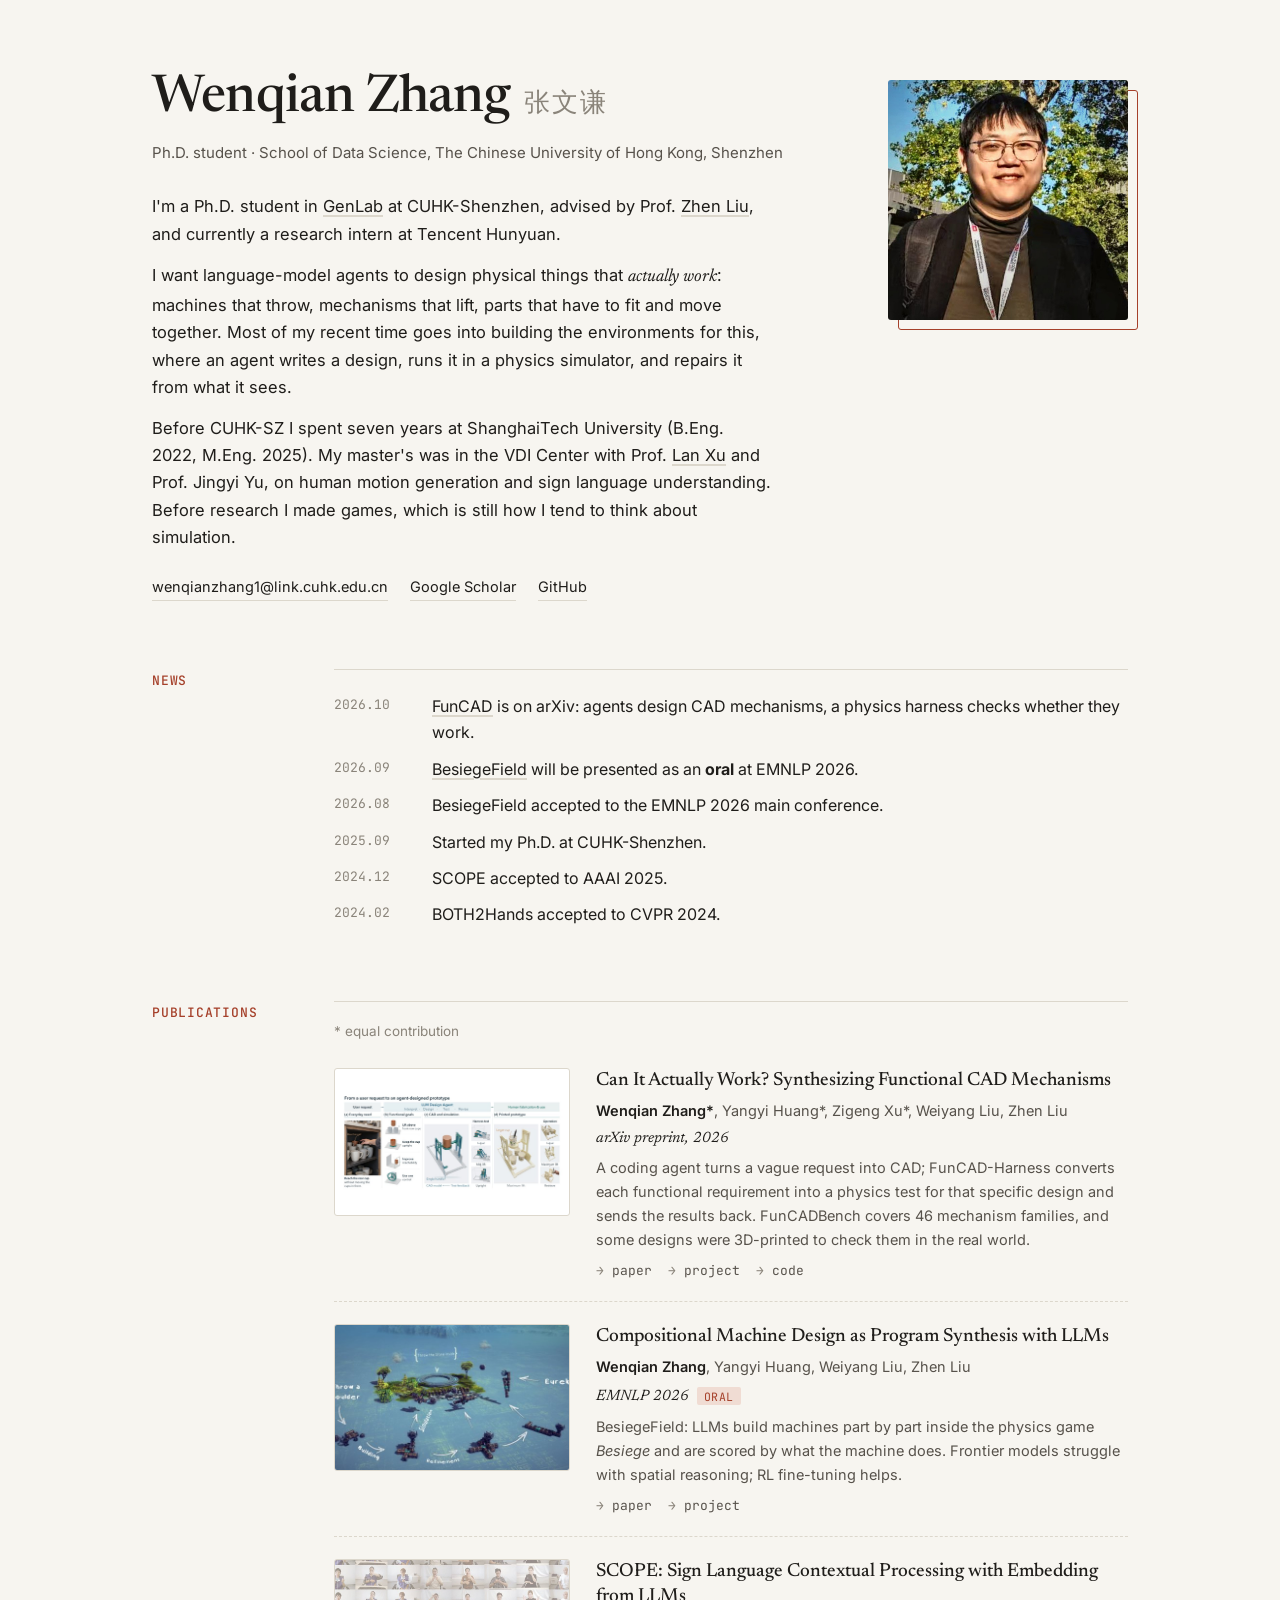
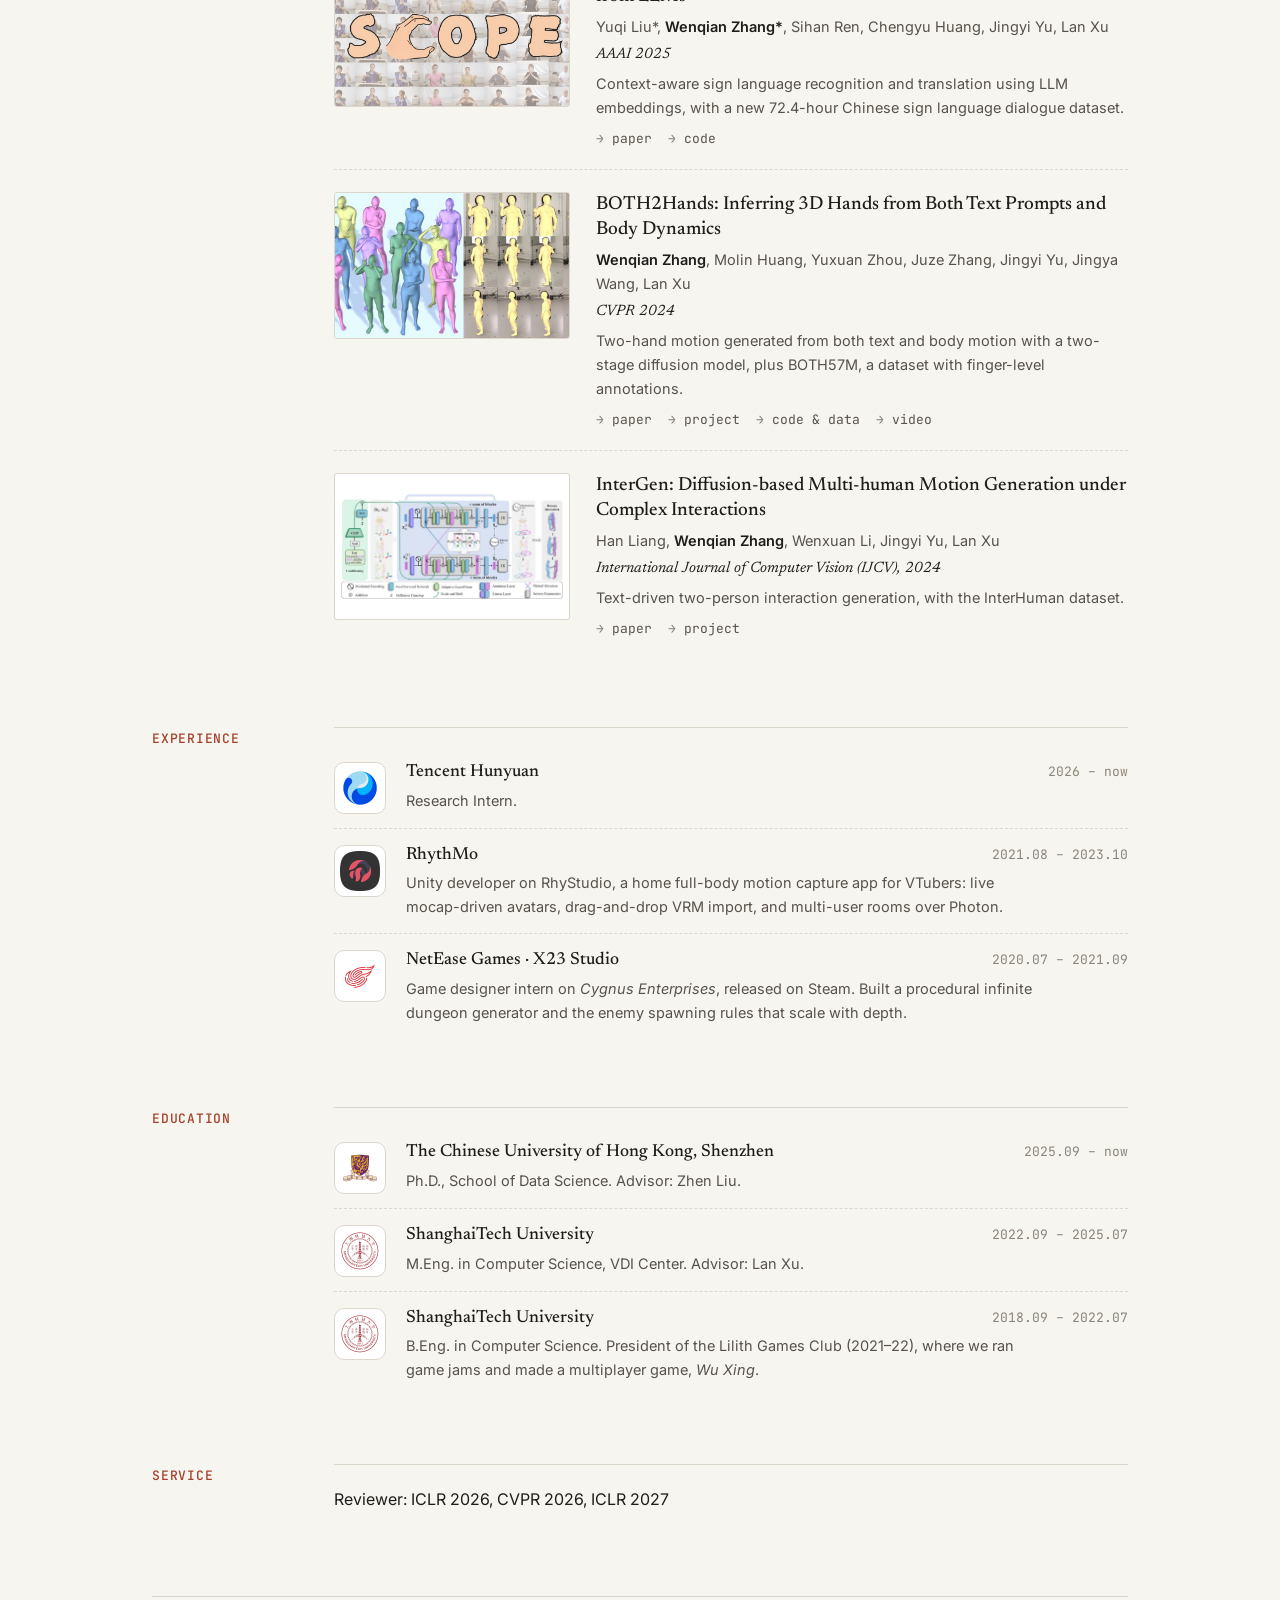
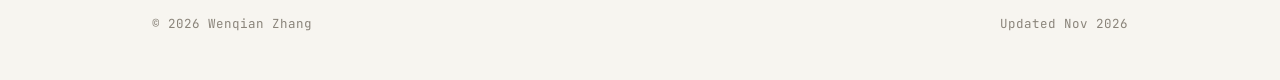
==== commit 8e2d020e: "AboutMe: add org/school logos, ICLR 2027 reviewer Co-Authored-By: Claude Opus 5.5 (1M context) <nore" ====
--- a/AboutMe/index.html
+++ b/AboutMe/index.html
@@ -106,10 +106,13 @@
     .links a:hover { color: var(--accent); }
 
     /* timeline rows (experience, education) */
-    .row { display: grid; grid-template-columns: 1fr auto; gap: 4px 24px; padding: 12px 0; }
+    .row { display: grid; grid-template-columns: 52px 1fr auto; gap: 4px 20px; padding: 14px 0; align-items: baseline; }
     .row + .row { border-top: 1px dashed var(--rule); }
+    .logo { grid-row: span 2; align-self: start; width: 52px; height: 52px; padding: 5px; margin-top: 2px;
+            background: #fff; border: 1px solid var(--rule); border-radius: 10px; }
+    .logo img { display: block; width: 100%; height: 100%; object-fit: contain; }
     .org { font: 500 17.5px/1.35 var(--serif); }
-    .what { grid-column: 1 / -1; margin: 0; font-size: 14.5px; color: var(--ink-2); max-width: 70ch; }
+    .what { grid-column: 2 / -1; margin: 0; font-size: 14.5px; color: var(--ink-2); max-width: 70ch; }
     .row .date { text-align: right; }
 
     .plain { margin: 0; padding-left: 0; list-style: none; }
@@ -130,8 +133,10 @@
       section > h2 { position: static; }
       .pub { grid-template-columns: 1fr; gap: 14px; }
       .thumb { max-width: 420px; }
-      .row { grid-template-columns: 1fr; }
-      .row .date { text-align: left; grid-row: 1; }
+      .row { grid-template-columns: 44px 1fr; gap: 2px 14px; }
+      .logo { width: 44px; height: 44px; grid-row: span 3; }
+      .row .date { text-align: left; grid-column: 2; grid-row: 1; }
+      .what { grid-column: 2; }
       .news li { grid-template-columns: 1fr; gap: 0; }
     }
   </style>
@@ -261,16 +266,19 @@
     <div class="body">
       <!-- TODO confirm start date and team name for Hunyuan -->
       <div class="row">
+        <span class="logo"><img src="images/logo_hunyuan.png" alt="Tencent Hunyuan" loading="lazy"></span>
         <span class="org">Tencent Hunyuan</span>
         <span class="date">2026 – now</span>
         <p class="what">Research Intern.</p>
       </div>
       <div class="row">
+        <span class="logo"><img src="images/logo_rhythmo.png" alt="RhythMo" loading="lazy"></span>
         <span class="org">RhythMo</span>
         <span class="date">2021.08 – 2023.10</span>
         <p class="what">Unity developer on RhyStudio, a home full-body motion capture app for VTubers: live mocap-driven avatars, drag-and-drop VRM import, and multi-user rooms over Photon.</p>
       </div>
       <div class="row">
+        <span class="logo"><img src="images/logo_netease.png" alt="NetEase Games" loading="lazy"></span>
         <span class="org">NetEase Games · X23 Studio</span>
         <span class="date">2020.07 – 2021.09</span>
         <p class="what">Game designer intern on <i>Cygnus Enterprises</i>, released on Steam. Built a procedural infinite dungeon generator and the enemy spawning rules that scale with depth.</p>
@@ -282,16 +290,19 @@
     <h2>Education</h2>
     <div class="body">
       <div class="row">
+        <span class="logo"><img src="images/logo_cuhksz.png" alt="CUHK-Shenzhen" loading="lazy"></span>
         <span class="org">The Chinese University of Hong Kong, Shenzhen</span>
         <span class="date">2025.09 – now</span>
         <p class="what">Ph.D., School of Data Science. Advisor: Zhen Liu.</p>
       </div>
       <div class="row">
+        <span class="logo"><img src="images/logo_shanghaitech.png" alt="ShanghaiTech University" loading="lazy"></span>
         <span class="org">ShanghaiTech University</span>
         <span class="date">2022.09 – 2025.07</span>
         <p class="what">M.Eng. in Computer Science, VDI Center. Advisor: Lan Xu.</p>
       </div>
       <div class="row">
+        <span class="logo"><img src="images/logo_shanghaitech.png" alt="ShanghaiTech University" loading="lazy"></span>
         <span class="org">ShanghaiTech University</span>
         <span class="date">2018.09 – 2022.07</span>
         <p class="what">B.Eng. in Computer Science. President of the Lilith Games Club (2021–22), where we ran game jams and made a multiplayer game, <i>Wu Xing</i>.</p>
@@ -303,7 +314,7 @@
     <h2>Service</h2>
     <div class="body">
       <ul class="plain">
-        <li>Reviewer: ICLR 2026, CVPR 2026</li>
+        <li>Reviewer: ICLR 2026, CVPR 2026, ICLR 2027</li>
       </ul>
     </div>
   </section>
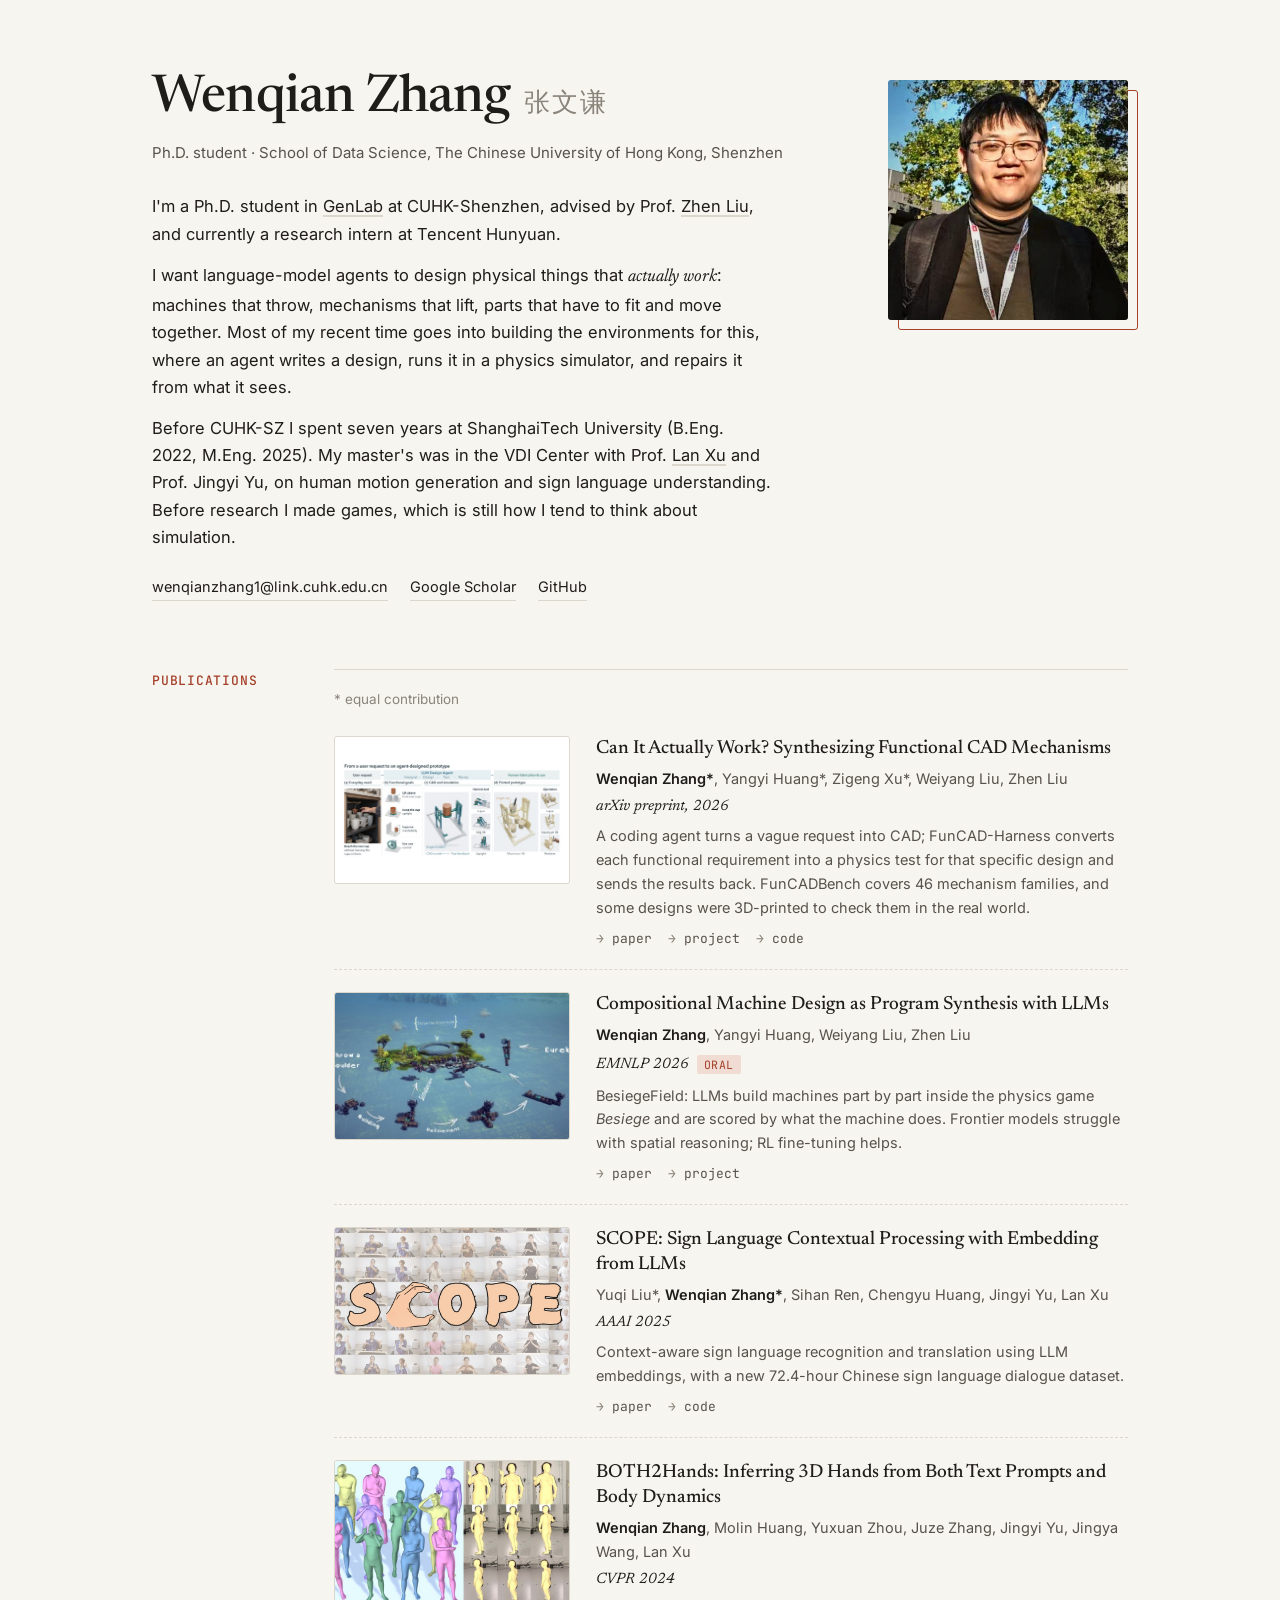
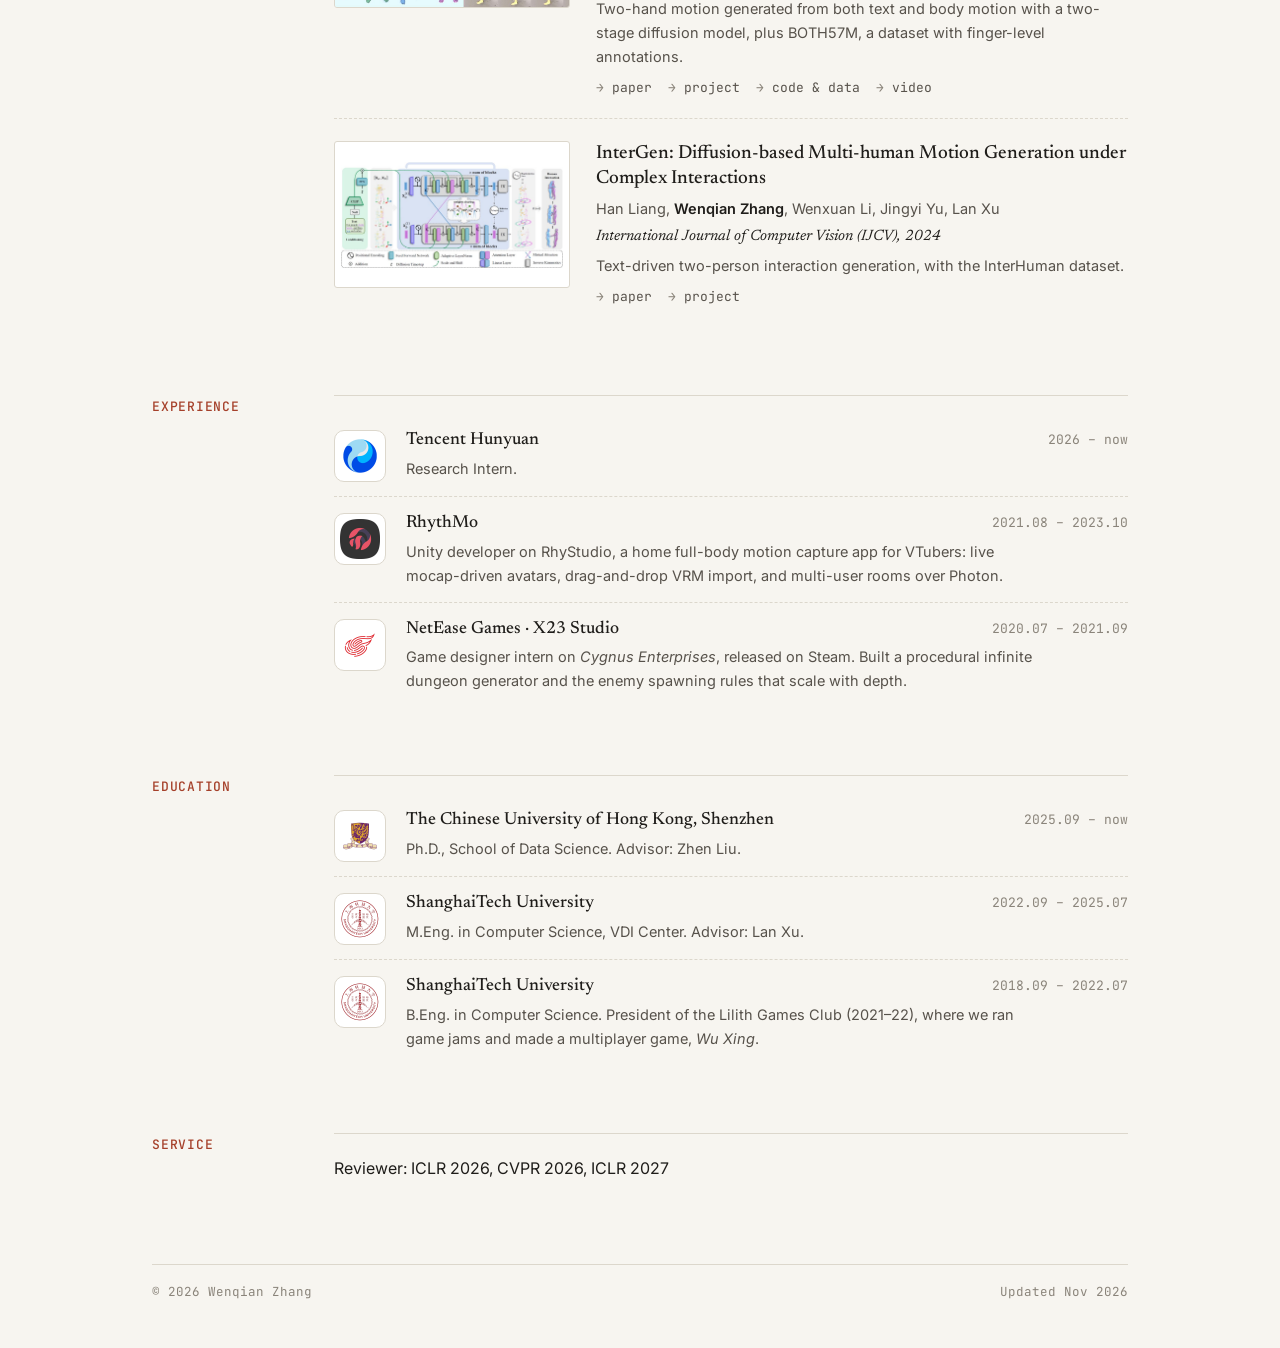
==== commit 5338f162: "AboutMe: drop News section Co-Authored-By: Claude Opus 5.5 (1M context) <noreply@anthropic.com>" ====
--- a/AboutMe/index.html
+++ b/AboutMe/index.html
@@ -77,9 +77,6 @@
     }
     .body { border-top: 1px solid var(--rule); padding-top: 18px; min-width: 0; }
 
-    /* news */
-    .news { list-style: none; margin: 0; padding: 0; }
-    .news li { display: grid; grid-template-columns: 82px 1fr; gap: 16px; padding: 5px 0; }
     .date { font: 13px/1.9 var(--mono); color: var(--ink-3); white-space: nowrap; }
 
     /* publications */
@@ -137,7 +134,6 @@
       .logo { width: 44px; height: 44px; grid-row: span 3; }
       .row .date { text-align: left; grid-column: 2; grid-row: 1; }
       .what { grid-column: 2; }
-      .news li { grid-template-columns: 1fr; gap: 0; }
     }
   </style>
 </head>
@@ -167,19 +163,6 @@
     </figure>
   </header>
 
-  <section id="news">
-    <h2>News</h2>
-    <div class="body">
-      <ul class="news">
-        <li><span class="date">2026.10</span><span><a href="https://arxiv.org/abs/2610.26861">FunCAD</a> is on arXiv: agents design CAD mechanisms, a physics harness checks whether they work.</span></li>
-        <li><span class="date">2026.09</span><span><a href="https://besiegefield.github.io/">BesiegeField</a> will be presented as an <b>oral</b> at EMNLP 2026.</span></li>
-        <li><span class="date">2026.08</span><span>BesiegeField accepted to the EMNLP 2026 main conference.</span></li>
-        <li><span class="date">2025.09</span><span>Started my Ph.D. at CUHK-Shenzhen.</span></li>
-        <li><span class="date">2024.12</span><span>SCOPE accepted to AAAI 2025.</span></li>
-        <li><span class="date">2024.02</span><span>BOTH2Hands accepted to CVPR 2024.</span></li>
-      </ul>
-    </div>
-  </section>
 
   <section id="publications">
     <h2>Publications</h2>
@@ -264,7 +247,6 @@
   <section id="experience">
     <h2>Experience</h2>
     <div class="body">
-      <!-- TODO confirm start date and team name for Hunyuan -->
       <div class="row">
         <span class="logo"><img src="images/logo_hunyuan.png" alt="Tencent Hunyuan" loading="lazy"></span>
         <span class="org">Tencent Hunyuan</span>
